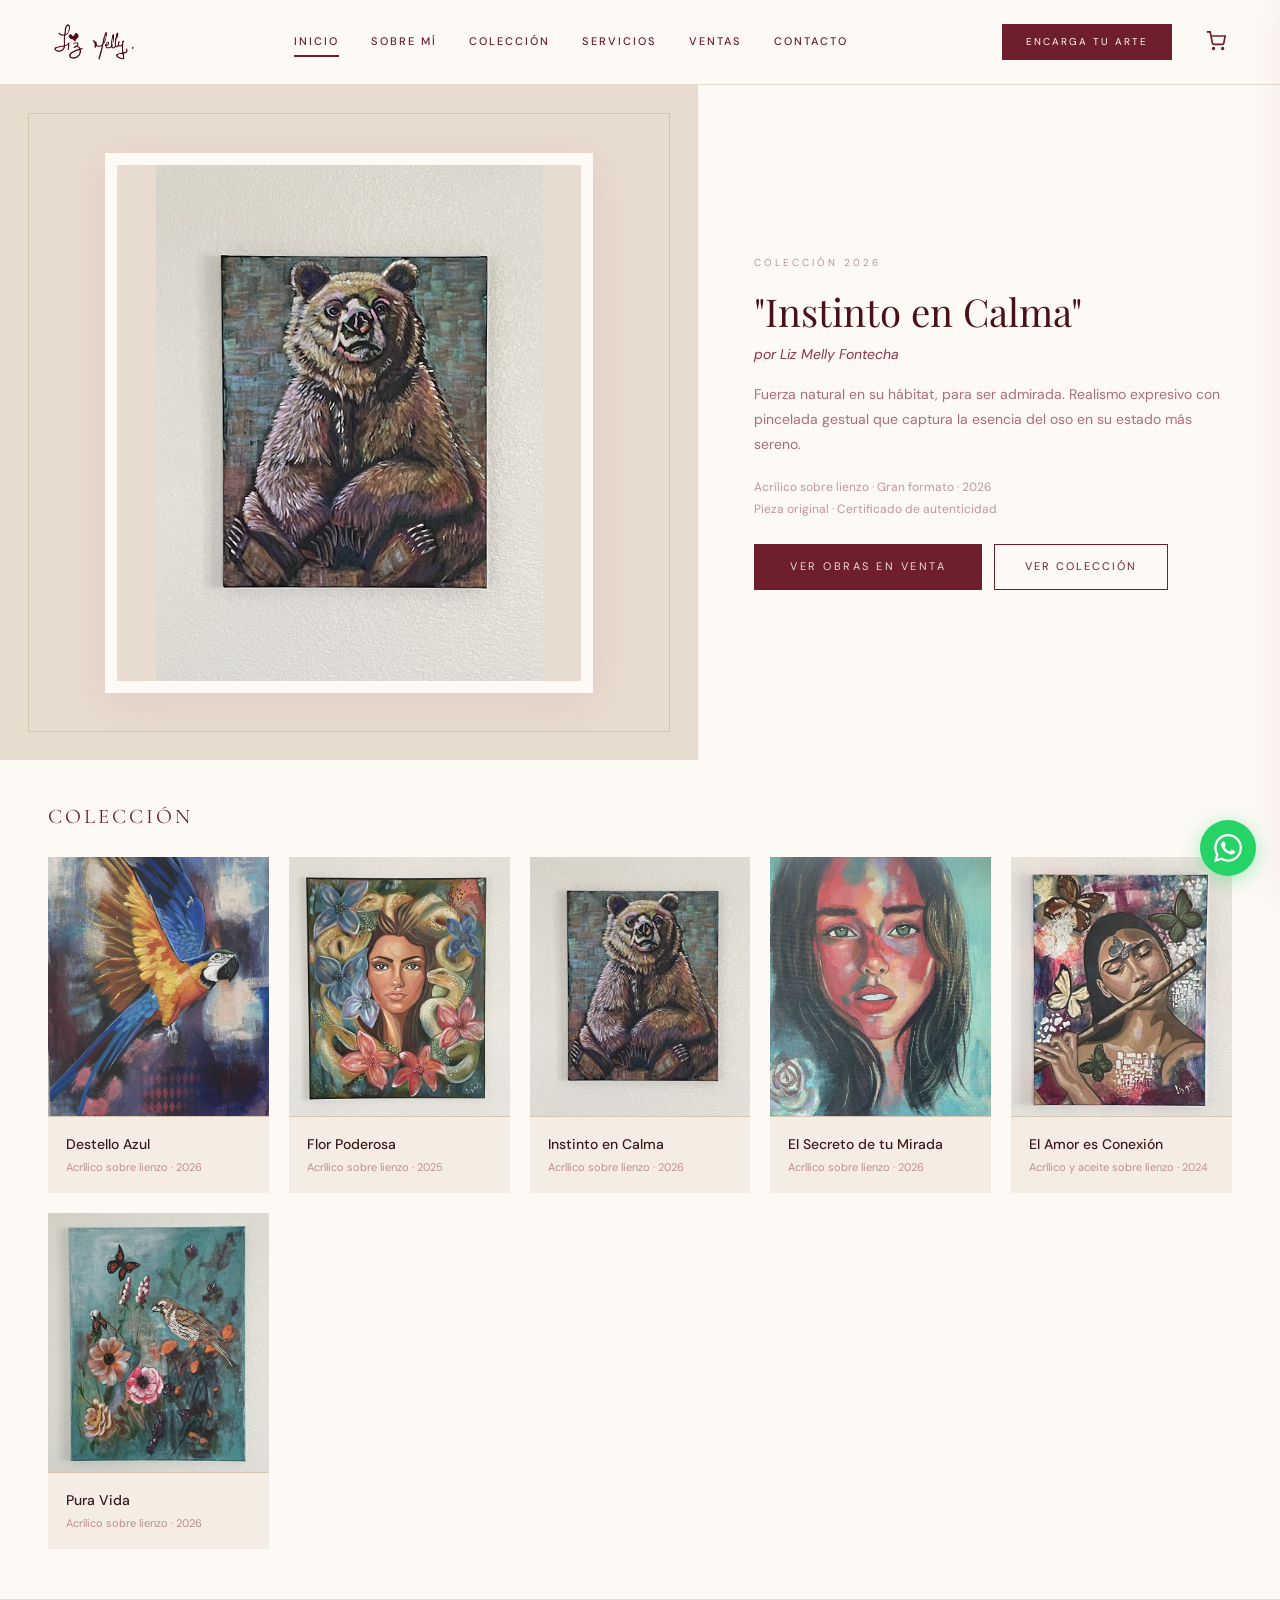
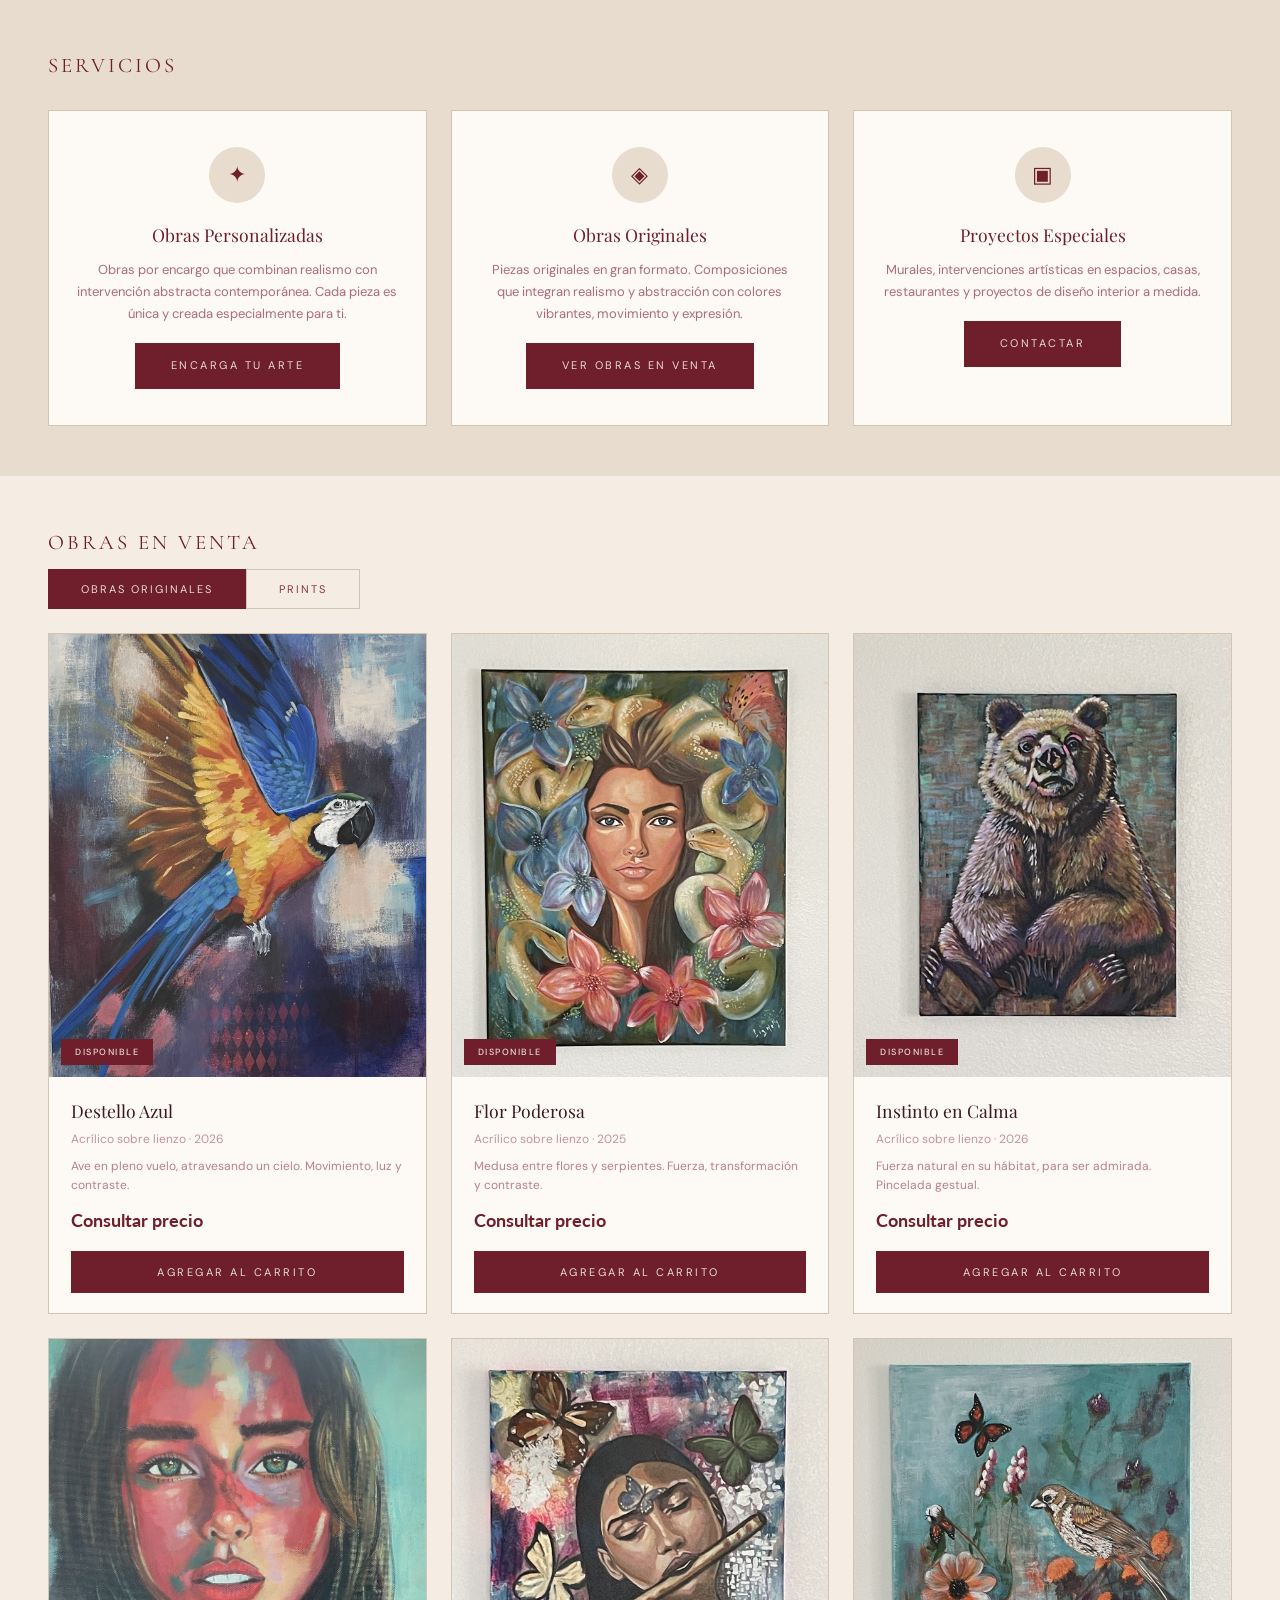
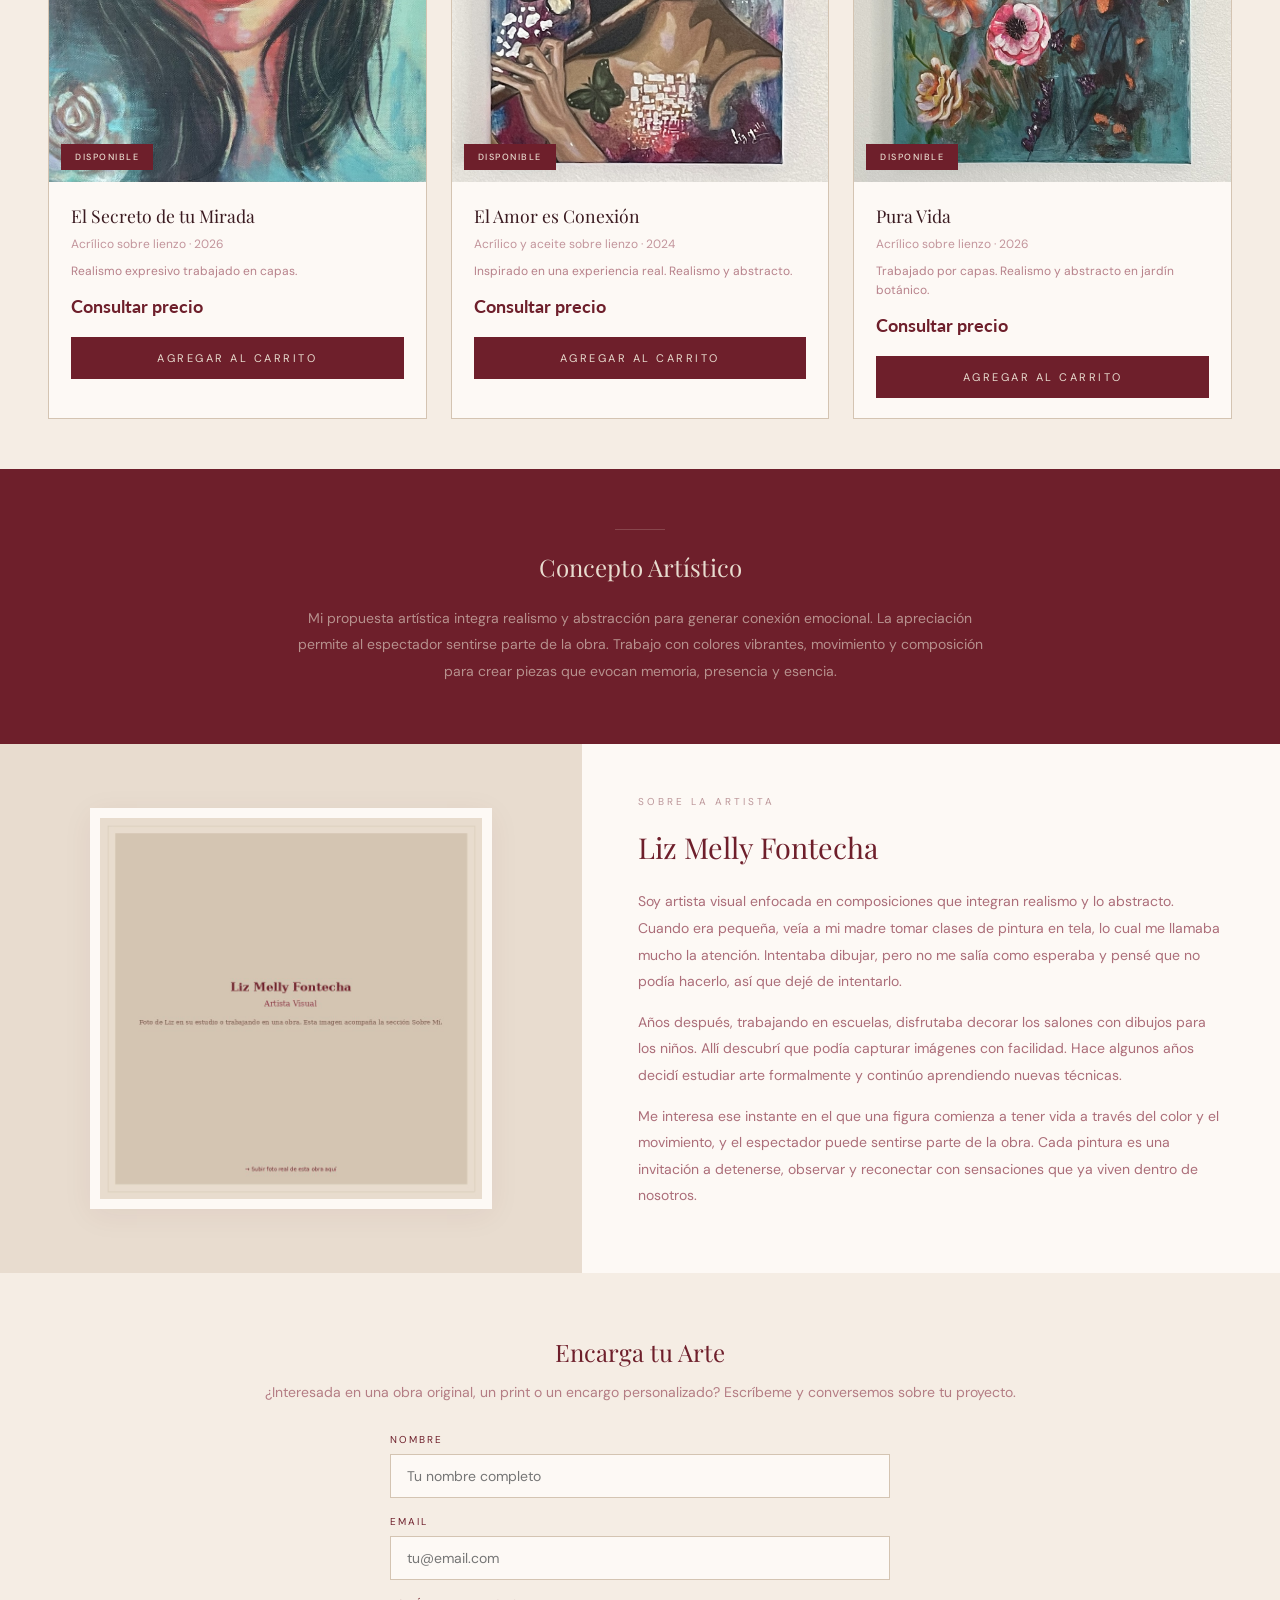
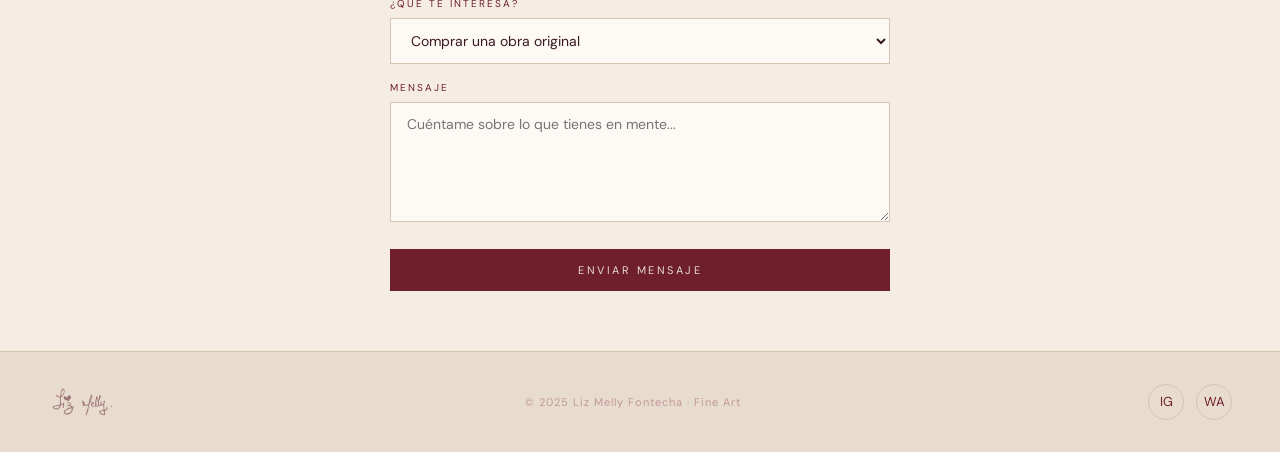
==== index_1.html @ 63dd3464 "Add files via upload" ====
<!DOCTYPE html>
<html lang="es">
<head>
  <meta charset="UTF-8">
  <meta name="viewport" content="width=device-width, initial-scale=1.0">
  <title>Liz Melly Fontecha — Fine Art</title>
  <meta name="description" content="Liz Melly Fontecha — Artista visual. Obras originales, prints, obras personalizadas y proyectos especiales.">
  <link rel="icon" type="image/x-icon" href="favicon.ico">
  <link rel="icon" type="image/png" sizes="32x32" href="favicon-32.png">
  <link rel="icon" type="image/png" sizes="192x192" href="favicon-192.png">
  <link rel="apple-touch-icon" href="apple-touch-icon.png">
  <style>
/* ============================================
   LIZ MELLY FONTECHA — FINE ART
   Paleta: Burgundy #6E1F2B · Beige #E8DCCF
   ============================================ */

@import url('https://fonts.googleapis.com/css2?family=Cormorant+Garamond:ital,wght@0,300;0,400;0,500;0,600;1,300;1,400&family=Playfair+Display:ital,wght@0,400;0,500;0,700;1,400&family=DM+Sans:ital,wght@0,300;0,400;0,500;1,300&family=Lato:wght@300;400;700&display=swap');

:root {
  --burg: #6E1F2B;
  --burg-light: #8a3345;
  --burg-dark: #4a1018;
  --beige: #E8DCCF;
  --beige-light: #f5ede4;
  --beige-dark: #d4c4b2;
  --cream: #fdf9f5;
  --text-dark: #3a1a20;
}

* { margin: 0; padding: 0; box-sizing: border-box; }

html { scroll-behavior: smooth; }

body {
  font-family: 'DM Sans', sans-serif;
  color: var(--text-dark);
  background: var(--cream);
  line-height: 1.6;
}

img { max-width: 100%; height: auto; display: block; }
a { text-decoration: none; color: inherit; }

/* ====== BUTTONS ====== */
.btn {
  display: inline-block;
  padding: 14px 36px;
  background: var(--burg);
  color: var(--beige);
  font-size: 11px;
  letter-spacing: 2.5px;
  text-transform: uppercase;
  border: none;
  cursor: pointer;
  font-family: 'DM Sans', sans-serif;
  transition: background .3s, transform .2s;
}
.btn:hover { background: var(--burg-light); transform: translateY(-1px); }

.btn-ghost {
  display: inline-block;
  padding: 13px 30px;
  background: none;
  border: 1.5px solid var(--burg);
  color: var(--burg);
  font-size: 11px;
  letter-spacing: 2px;
  text-transform: uppercase;
  cursor: pointer;
  font-family: 'DM Sans', sans-serif;
  transition: all .3s;
}
.btn-ghost:hover { background: var(--burg); color: var(--beige); }

/* ====== NAVIGATION ====== */
.nav {
  display: flex;
  align-items: center;
  justify-content: space-between;
  padding: 18px 48px;
  border-bottom: 1px solid var(--beige);
  position: sticky;
  top: 0;
  background: var(--cream);
  z-index: 100;
}
.nav-logo img { height: 48px; }
.nav-links { display: flex; gap: 32px; }
.nav-links a {
  font-size: 11px;
  letter-spacing: 2px;
  color: var(--burg);
  text-transform: uppercase;
  font-weight: 500;
  position: relative;
  transition: opacity .3s;
}
.nav-links a:hover { opacity: .6; }
.nav-links a.active::after {
  content: '';
  position: absolute;
  bottom: -6px;
  left: 0;
  right: 0;
  height: 1.5px;
  background: var(--burg);
}
.nav-cta {
  font-size: 10px;
  letter-spacing: 2px;
  color: var(--cream);
  background: var(--burg);
  padding: 10px 24px;
  text-transform: uppercase;
  transition: background .3s;
}
.nav-cta:hover { background: var(--burg-light); }
.nav-right { display: flex; align-items: center; gap: 16px; }
.nav-cart {
  background: none;
  border: none;
  color: var(--burg);
  cursor: pointer;
  position: relative;
  padding: 6px;
  transition: opacity .3s;
}
.nav-cart:hover { opacity: .6; }
.cart-count {
  position: absolute;
  top: -2px;
  right: -4px;
  width: 18px;
  height: 18px;
  background: var(--burg);
  color: var(--beige);
  border-radius: 50%;
  font-size: 10px;
  display: flex;
  align-items: center;
  justify-content: center;
  font-family: 'DM Sans', sans-serif;
}
.nav-hamburger {
  display: none;
  font-size: 24px;
  color: var(--burg);
  cursor: pointer;
  background: none;
  border: none;
}

/* ====== HERO SECTION ====== */
.hero {
  display: grid;
  grid-template-columns: 1.2fr 1fr;
  min-height: 75vh;
}
.hero-visual {
  background: var(--beige);
  display: flex;
  align-items: center;
  justify-content: center;
  position: relative;
  overflow: hidden;
}
.hero-visual::before {
  content: '';
  position: absolute;
  inset: 28px;
  border: 1px solid var(--beige-dark);
  pointer-events: none;
}
.hero-visual img {
  width: 70%;
  max-height: 80%;
  object-fit: contain;
  border: 12px solid var(--cream);
  box-shadow: 0 8px 40px rgba(110,31,43,.08);
}
.hero-detail {
  display: flex;
  flex-direction: column;
  justify-content: center;
  padding: 50px 56px;
}
.hero-tag {
  font-size: 10px;
  letter-spacing: 3px;
  color: var(--burg);
  text-transform: uppercase;
  opacity: .45;
  margin-bottom: 16px;
}
.hero-title {
  font-family: 'Playfair Display', serif;
  font-size: 2.4rem;
  color: var(--burg-dark);
  font-weight: 400;
  line-height: 1.25;
  margin-bottom: 8px;
}
.hero-artist {
  font-size: 14px;
  color: var(--burg-light);
  font-style: italic;
  margin-bottom: 16px;
}
.hero-desc {
  font-size: 14px;
  color: var(--burg-light);
  opacity: .7;
  line-height: 1.8;
  margin-bottom: 20px;
}
.hero-meta {
  font-size: 12px;
  color: var(--burg-light);
  opacity: .5;
  line-height: 1.8;
  margin-bottom: 24px;
}
.hero-buttons { display: flex; gap: 12px; flex-wrap: wrap; }

/* ====== SECTION HEADERS ====== */
.section-header {
  display: flex;
  justify-content: space-between;
  align-items: center;
  padding: 40px 48px 24px;
}
.section-header h2 {
  font-family: 'Cormorant Garamond', serif;
  font-size: 1.3rem;
  color: var(--burg);
  font-weight: 400;
  letter-spacing: 3px;
  text-transform: uppercase;
}
.section-header a {
  font-size: 11px;
  color: var(--burg);
  opacity: .4;
  letter-spacing: 1px;
  transition: opacity .3s;
}
.section-header a:hover { opacity: .8; }

/* ====== COLLECTION GRID ====== */
.collection-grid {
  display: grid;
  grid-template-columns: repeat(auto-fit, minmax(220px, 1fr));
  gap: 20px;
  padding: 0 48px 50px;
}
.obra-card {
  background: var(--beige-light);
  cursor: pointer;
  transition: transform .3s, box-shadow .3s;
  overflow: hidden;
}
.obra-card:hover {
  transform: translateY(-4px);
  box-shadow: 0 12px 40px rgba(110,31,43,.08);
}
.obra-card-img {
  aspect-ratio: .85;
  overflow: hidden;
  position: relative;
  border-bottom: 1px solid var(--beige-dark);
}
.obra-card-img img {
  width: 100%;
  height: 100%;
  object-fit: cover;
  transition: transform .5s;
}
.obra-card:hover .obra-card-img img { transform: scale(1.03); }
.obra-card-badge {
  position: absolute;
  top: 10px;
  right: 10px;
  background: var(--burg);
  color: var(--beige);
  font-size: 9px;
  letter-spacing: 1.5px;
  padding: 5px 12px;
  text-transform: uppercase;
}
.obra-card-badge.vendida { background: var(--burg-dark); }
.obra-card-info { padding: 16px 18px; }
.obra-card-name {
  font-size: 14px;
  color: var(--text-dark);
  font-weight: 500;
  margin-bottom: 4px;
}
.obra-card-tech {
  font-size: 11px;
  color: var(--burg-light);
  opacity: .5;
}
.obra-card-row {
  display: flex;
  justify-content: space-between;
  align-items: center;
  margin-top: 12px;
}
.obra-card-action {
  font-size: 9px;
  color: var(--cream);
  background: var(--burg);
  padding: 6px 16px;
  letter-spacing: 1.5px;
  text-transform: uppercase;
  transition: background .3s;
}
.obra-card-action:hover { background: var(--burg-light); }

/* ====== SERVICES ====== */
.services {
  background: var(--beige);
  padding: 50px 48px;
}
.services-title {
  font-family: 'Cormorant Garamond', serif;
  font-size: 1.3rem;
  color: var(--burg);
  font-weight: 400;
  letter-spacing: 3px;
  text-transform: uppercase;
  margin-bottom: 28px;
}
.services-grid {
  display: grid;
  grid-template-columns: repeat(3, 1fr);
  gap: 24px;
}
.service-card {
  background: var(--cream);
  padding: 36px 28px;
  text-align: center;
  border: 1px solid var(--beige-dark);
  transition: transform .3s;
}
.service-card:hover { transform: translateY(-3px); }
.service-icon {
  width: 56px;
  height: 56px;
  border-radius: 50%;
  background: var(--beige);
  margin: 0 auto 18px;
  display: flex;
  align-items: center;
  justify-content: center;
  font-size: 22px;
  color: var(--burg);
}
.service-card h3 {
  font-family: 'Playfair Display', serif;
  font-size: 1.1rem;
  color: var(--burg);
  font-weight: 400;
  margin-bottom: 10px;
}
.service-card p {
  font-size: 13px;
  color: var(--burg-light);
  line-height: 1.7;
  opacity: .7;
  margin-bottom: 18px;
}

/* ====== CONCEPTO ARTÍSTICO ====== */
.concepto {
  background: var(--burg);
  padding: 60px 80px;
  text-align: center;
}
.concepto-line {
  width: 50px;
  height: 1px;
  background: var(--beige);
  opacity: .2;
  margin: 0 auto 18px;
}
.concepto h2 {
  font-family: 'Playfair Display', serif;
  color: var(--beige);
  font-size: 1.5rem;
  font-weight: 400;
  margin-bottom: 18px;
}
.concepto p {
  font-size: 14px;
  color: var(--beige);
  opacity: .6;
  line-height: 1.9;
  max-width: 700px;
  margin: 0 auto;
}

/* ====== ABOUT ====== */
.about {
  display: grid;
  grid-template-columns: 1fr 1.2fr;
  min-height: 480px;
}
.about-img {
  background: var(--beige);
  display: flex;
  align-items: center;
  justify-content: center;
  padding: 40px;
}
.about-img img {
  width: 80%;
  max-height: 90%;
  object-fit: cover;
  border: 10px solid var(--cream);
  box-shadow: 0 6px 30px rgba(110,31,43,.06);
}
.about-text {
  padding: 50px 56px;
  display: flex;
  flex-direction: column;
  justify-content: center;
}
.about-tag {
  font-size: 10px;
  letter-spacing: 3px;
  color: var(--burg);
  text-transform: uppercase;
  opacity: .45;
  margin-bottom: 14px;
}
.about-text h2 {
  font-family: 'Playfair Display', serif;
  font-size: 1.8rem;
  color: var(--burg);
  font-weight: 400;
  margin-bottom: 18px;
}
.about-text p {
  font-size: 14px;
  color: var(--burg-light);
  opacity: .7;
  line-height: 1.9;
  margin-bottom: 14px;
}

/* ====== VENTAS ====== */
.ventas-section {
  background: var(--beige-light);
  padding: 0 0 50px;
}
.ventas-section .section-header {
  padding: 50px 48px 10px;
}
.ventas-subtitle {
  font-family: 'Cormorant Garamond', serif;
  font-size: 1rem;
  color: var(--burg);
  font-weight: 400;
  letter-spacing: 2px;
  text-transform: uppercase;
  padding: 10px 48px 18px;
  opacity: .6;
}
.ventas-grid {
  display: grid;
  grid-template-columns: repeat(auto-fit, minmax(280px, 1fr));
  gap: 24px;
  padding: 0 48px;
}
.venta-card {
  background: var(--cream);
  border: 1px solid var(--beige-dark);
  overflow: hidden;
  transition: transform .3s, box-shadow .3s;
}
.venta-card:hover {
  transform: translateY(-4px);
  box-shadow: 0 12px 40px rgba(110,31,43,.1);
}
.venta-card-img {
  aspect-ratio: .85;
  overflow: hidden;
  position: relative;
}
.venta-card-img img {
  width: 100%;
  height: 100%;
  object-fit: cover;
  transition: transform .5s;
}
.venta-card:hover .venta-card-img img { transform: scale(1.03); }
.venta-status {
  position: absolute;
  bottom: 12px;
  left: 12px;
  font-size: 9px;
  letter-spacing: 1.5px;
  padding: 6px 14px;
  text-transform: uppercase;
  font-weight: 500;
}
.venta-status.disponible {
  background: var(--burg);
  color: var(--beige);
}
.venta-status.vendida {
  background: var(--burg-dark);
  color: var(--beige);
}
.venta-card-info {
  padding: 20px 22px;
}
.venta-card-name {
  font-family: 'Playfair Display', serif;
  font-size: 1.1rem;
  color: var(--text-dark);
  font-weight: 400;
  margin-bottom: 4px;
}
.venta-card-tech {
  font-size: 12px;
  color: var(--burg-light);
  opacity: .5;
  margin-bottom: 8px;
}
.venta-card-desc {
  font-size: 12px;
  color: var(--burg-light);
  opacity: .6;
  line-height: 1.6;
  margin-bottom: 12px;
}
.venta-card-price {
  font-family: 'Lato', sans-serif;
  font-size: 1.1rem;
  color: var(--burg);
  font-weight: 700;
  margin-bottom: 16px;
}
.venta-btn {
  width: 100%;
  text-align: center;
  display: block;
}

/* Prints empty state */
.prints-empty {
  text-align: center;
  padding: 40px 48px;
  background: var(--cream);
  margin: 0 48px;
  border: 1px dashed var(--beige-dark);
}
.prints-empty p {
  font-size: 14px;
  color: var(--burg-light);
  opacity: .6;
  margin-bottom: 18px;
}

/* WhatsApp floating button */
.whatsapp-float {
  position: fixed;
  bottom: 24px;
  right: 24px;
  width: 56px;
  height: 56px;
  background: #25D366;
  border-radius: 50%;
  display: flex;
  align-items: center;
  justify-content: center;
  box-shadow: 0 4px 20px rgba(37,211,102,.4);
  z-index: 90;
  transition: transform .3s, box-shadow .3s;
}
.whatsapp-float:hover {
  transform: scale(1.1);
  box-shadow: 0 6px 28px rgba(37,211,102,.5);
}

@media (max-width: 768px) {
  .ventas-grid {
    grid-template-columns: 1fr;
    padding: 0 20px;
  }
  .ventas-section .section-header {
    padding: 36px 20px 10px;
  }
  .ventas-subtitle {
    padding: 10px 20px 14px;
  }
  .prints-empty {
    margin: 0 20px;
    padding: 30px 20px;
  }
  .whatsapp-float {
    bottom: 16px;
    right: 16px;
    width: 50px;
    height: 50px;
  }
}

/* ====== CONTACT ====== */
.contact {
  background: var(--beige-light);
  padding: 60px 48px;
  text-align: center;
}
.contact h2 {
  font-family: 'Playfair Display', serif;
  font-size: 1.5rem;
  color: var(--burg);
  font-weight: 400;
  margin-bottom: 10px;
}
.contact p {
  font-size: 14px;
  color: var(--burg-light);
  opacity: .6;
  margin-bottom: 28px;
}
.contact-form {
  max-width: 500px;
  margin: 0 auto;
  text-align: left;
}
.contact-form label {
  display: block;
  font-size: 10px;
  letter-spacing: 2px;
  color: var(--burg);
  text-transform: uppercase;
  margin-bottom: 6px;
  margin-top: 16px;
}
.contact-form input,
.contact-form textarea,
.contact-form select {
  width: 100%;
  padding: 12px 16px;
  border: 1px solid var(--beige-dark);
  background: var(--cream);
  font-family: 'DM Sans', sans-serif;
  font-size: 14px;
  color: var(--text-dark);
  outline: none;
  transition: border-color .3s;
}
.contact-form input:focus,
.contact-form textarea:focus,
.contact-form select:focus {
  border-color: var(--burg);
}
.contact-form textarea { height: 120px; resize: vertical; }
.contact-form .btn { margin-top: 20px; width: 100%; text-align: center; }

/* ====== FOOTER ====== */
.footer {
  background: var(--beige);
  padding: 32px 48px;
  display: flex;
  justify-content: space-between;
  align-items: center;
  border-top: 1px solid var(--beige-dark);
}
.footer-logo img { height: 36px; opacity: .5; }
.footer-text {
  font-size: 11px;
  color: var(--burg-light);
  opacity: .4;
  letter-spacing: 1px;
}
.footer-social { display: flex; gap: 12px; }
.footer-social a {
  width: 36px;
  height: 36px;
  border-radius: 50%;
  border: 1px solid var(--beige-dark);
  display: flex;
  align-items: center;
  justify-content: center;
  font-size: 13px;
  color: var(--burg);
  transition: all .3s;
}
.footer-social a:hover {
  background: var(--burg);
  color: var(--beige);
  border-color: var(--burg);
}

/* ====== MOBILE MENU OVERLAY ====== */
.mobile-menu {
  display: none;
  position: fixed;
  inset: 0;
  background: var(--cream);
  z-index: 200;
  flex-direction: column;
  align-items: center;
  justify-content: center;
  gap: 28px;
}
.mobile-menu.active { display: flex; }
.mobile-menu a {
  font-size: 16px;
  letter-spacing: 3px;
  color: var(--burg);
  text-transform: uppercase;
}
.mobile-menu .close-menu {
  position: absolute;
  top: 20px;
  right: 24px;
  font-size: 28px;
  color: var(--burg);
  cursor: pointer;
  background: none;
  border: none;
}

/* ====== RESPONSIVE ====== */
@media (max-width: 1024px) {
  .collection-grid { grid-template-columns: repeat(3, 1fr); }
  .hero { grid-template-columns: 1fr; }
  .hero-visual { min-height: 50vh; }
  .hero-detail { padding: 36px 40px; }
  .about { grid-template-columns: 1fr; }
  .about-img { min-height: 350px; }
}

@media (max-width: 768px) {
  .nav { padding: 14px 20px; }
  .nav-links { display: none; }
  .nav-hamburger { display: block; }
  .nav-cta { font-size: 8px; padding: 8px 16px; letter-spacing: 1.5px; }
  .nav-logo img { height: 36px; }

  .hero-visual { min-height: 45vh; }
  .hero-visual::before { inset: 16px; }
  .hero-visual img { width: 60%; border-width: 8px; }
  .hero-detail { padding: 24px 20px; }
  .hero-title { font-size: 1.8rem; }
  .hero-desc { font-size: 13px; }
  .hero-buttons { flex-direction: column; }
  .hero-buttons .btn,
  .hero-buttons .btn-ghost { text-align: center; width: 100%; }

  .section-header { padding: 30px 20px 16px; }
  .collection-grid {
    grid-template-columns: 1fr 1fr;
    gap: 12px;
    padding: 0 20px 30px;
  }
  .obra-card-info { padding: 12px 14px; }
  .obra-card-name { font-size: 13px; }

  .services { padding: 36px 20px; }
  .services-grid { grid-template-columns: 1fr; gap: 14px; }
  .service-card {
    text-align: left;
    display: flex;
    gap: 16px;
    align-items: flex-start;
    padding: 20px;
  }
  .service-icon { margin: 0; flex-shrink: 0; }
  .service-card h3 { font-size: 1rem; }
  .service-card p { font-size: 12px; margin-bottom: 12px; }

  .concepto { padding: 40px 24px; }
  .concepto h2 { font-size: 1.2rem; }
  .concepto p { font-size: 13px; }

  .about-text { padding: 28px 20px; }
  .about-text h2 { font-size: 1.4rem; }
  .about-text p { font-size: 13px; }

  .contact { padding: 40px 20px; }

  .footer {
    flex-direction: column;
    gap: 16px;
    text-align: center;
    padding: 24px 20px;
  }
}

@media (max-width: 480px) {
  .hero-title { font-size: 1.5rem; }
  .collection-grid { gap: 8px; }
  .obra-card-name { font-size: 12px; }
  .obra-card-tech { font-size: 10px; }
}

/* ====== NAV CART ====== */
.nav-cart {
  background: none;
  border: none;
  color: var(--burg);
  cursor: pointer;
  position: relative;
  padding: 6px;
  margin-left: 12px;
}
.cart-badge {
  position: absolute;
  top: -2px;
  right: -6px;
  width: 18px;
  height: 18px;
  background: var(--burg);
  color: var(--beige);
  border-radius: 50%;
  font-size: 10px;
  display: flex;
  align-items: center;
  justify-content: center;
  font-family: 'DM Sans', sans-serif;
  font-weight: 500;
}

/* ====== VENTAS TABS ====== */
.ventas-tabs {
  display: flex;
  gap: 0;
  padding: 0 48px 24px;
}
.ventas-tab {
  padding: 12px 32px;
  font-size: 11px;
  letter-spacing: 2px;
  text-transform: uppercase;
  cursor: pointer;
  font-family: 'DM Sans', sans-serif;
  border: 1.5px solid var(--beige-dark);
  background: none;
  color: var(--burg-light);
  transition: all .3s;
}
.ventas-tab.active {
  background: var(--burg);
  color: var(--beige);
  border-color: var(--burg);
}
.ventas-tab:not(.active):hover {
  background: var(--beige);
}

/* ====== LIGHTBOX ====== */
.lightbox {
  display: none;
  position: fixed;
  inset: 0;
  background: rgba(74,16,24,.92);
  z-index: 300;
  align-items: center;
  justify-content: center;
  padding: 40px;
}
.lightbox.active { display: flex; }
.lightbox-close {
  position: absolute;
  top: 20px;
  right: 28px;
  font-size: 36px;
  color: var(--beige);
  background: none;
  border: none;
  cursor: pointer;
  opacity: .7;
  transition: opacity .3s;
}
.lightbox-close:hover { opacity: 1; }
.lightbox-content {
  display: flex;
  gap: 40px;
  max-width: 1100px;
  max-height: 85vh;
  align-items: center;
}
.lightbox-content img {
  max-width: 55%;
  max-height: 80vh;
  object-fit: contain;
  border: 10px solid var(--cream);
  box-shadow: 0 10px 50px rgba(0,0,0,.3);
}
.lightbox-info {
  color: var(--beige);
  max-width: 380px;
}
.lightbox-info h3 {
  font-family: 'Playfair Display', serif;
  font-size: 1.8rem;
  font-weight: 400;
  margin-bottom: 10px;
}
.lightbox-info p {
  font-size: 13px;
  opacity: .6;
  line-height: 1.7;
  margin-bottom: 8px;
}
.lightbox-info .btn {
  margin-top: 16px;
}

@media (max-width: 768px) {
  .lightbox { padding: 20px; }
  .lightbox-content {
    flex-direction: column;
    gap: 20px;
    overflow-y: auto;
  }
  .lightbox-content img {
    max-width: 100%;
    max-height: 50vh;
    border-width: 6px;
  }
  .lightbox-info h3 { font-size: 1.3rem; }
  .ventas-tabs { padding: 0 20px 18px; }
  .ventas-tab { padding: 10px 20px; font-size: 10px; }
}

/* ====== CART SIDEBAR ====== */
.cart-overlay {
  display: none;
  position: fixed;
  inset: 0;
  background: rgba(74,16,24,.4);
  z-index: 250;
}
.cart-overlay.active { display: block; }
.cart-sidebar {
  position: fixed;
  top: 0;
  right: -400px;
  width: 380px;
  max-width: 90vw;
  height: 100vh;
  background: var(--cream);
  z-index: 260;
  display: flex;
  flex-direction: column;
  transition: right .3s ease;
  box-shadow: -10px 0 40px rgba(110,31,43,.1);
}
.cart-sidebar.active { right: 0; }
.cart-header {
  display: flex;
  justify-content: space-between;
  align-items: center;
  padding: 20px 24px;
  border-bottom: 1px solid var(--beige);
}
.cart-header h3 {
  font-family: 'Playfair Display', serif;
  font-size: 1.2rem;
  color: var(--burg);
  font-weight: 400;
}
.cart-close {
  font-size: 28px;
  color: var(--burg);
  background: none;
  border: none;
  cursor: pointer;
}
.cart-items {
  flex: 1;
  overflow-y: auto;
  padding: 16px 24px;
}
.cart-empty {
  text-align: center;
  color: var(--burg-light);
  opacity: .5;
  padding: 40px 0;
  font-size: 14px;
}
.cart-item {
  display: flex;
  gap: 14px;
  padding: 14px 0;
  border-bottom: 1px solid var(--beige);
  align-items: center;
}
.cart-item img {
  width: 70px;
  height: 70px;
  object-fit: cover;
  border: 3px solid var(--beige);
}
.cart-item-info { flex: 1; }
.cart-item-name {
  font-size: 13px;
  color: var(--text-dark);
  font-weight: 500;
  margin-bottom: 2px;
}
.cart-item-tech {
  font-size: 10px;
  color: var(--burg-light);
  opacity: .5;
}
.cart-item-remove {
  background: none;
  border: none;
  color: var(--burg-light);
  font-size: 18px;
  cursor: pointer;
  opacity: .4;
  transition: opacity .3s;
}
.cart-item-remove:hover { opacity: 1; }
.cart-footer {
  padding: 20px 24px;
  border-top: 1px solid var(--beige);
}
.cart-total {
  display: flex;
  justify-content: space-between;
  font-size: 14px;
  color: var(--text-dark);
  margin-bottom: 16px;
  font-weight: 500;
}
.cart-checkout {
  width: 100%;
  text-align: center;
  display: block;
  margin-bottom: 10px;
}
.cart-clear {
  width: 100%;
  text-align: center;
  display: block;
  font-family: 'DM Sans', sans-serif;
}

/* ====== CART NOTIFICATION ====== */
.cart-notification {
  position: fixed;
  bottom: 90px;
  right: 24px;
  background: var(--burg);
  color: var(--beige);
  padding: 12px 24px;
  font-size: 13px;
  font-family: 'DM Sans', sans-serif;
  z-index: 300;
  opacity: 0;
  transform: translateY(10px);
  transition: opacity .3s, transform .3s;
}
.cart-notification.show {
  opacity: 1;
  transform: translateY(0);
}

@media (max-width: 768px) {
  .nav-right { gap: 10px; }
  .nav-cta { font-size: 7px; padding: 7px 12px; }
  .cart-notification { bottom: 80px; right: 16px; font-size: 12px; }
}

</style>
</head>
<body>

  <!-- ====== NAVIGATION ====== -->
  <nav class="nav" id="nav">
    <div class="nav-logo">
      <a href="#inicio"><img src="logo-signature.png" alt="Liz Melly Fontecha"></a>
    </div>
    <div class="nav-links">
      <a href="#inicio" class="active">Inicio</a>
      <a href="#sobre-mi">Sobre Mí</a>
      <a href="#coleccion">Colección</a>
      <a href="#servicios">Servicios</a>
      <a href="#ventas">Ventas</a>
      <a href="#contacto">Contacto</a>
    </div>
    <div class="nav-right">
      <a href="#contacto" class="nav-cta">Encarga tu Arte</a>
      <button class="nav-cart" id="cartToggle" aria-label="Carrito">
        <svg viewBox="0 0 24 24" width="20" height="20" fill="none" stroke="currentColor" stroke-width="2"><circle cx="9" cy="21" r="1"/><circle cx="20" cy="21" r="1"/><path d="M1 1h4l2.68 13.39a2 2 0 002 1.61h9.72a2 2 0 002-1.61L23 6H6"/></svg>
        <span class="cart-count" id="cartCount">0</span>
      </button>
    </div>
    <button class="nav-hamburger" id="menuToggle" aria-label="Menú">☰</button>
  </nav>

  <!-- Mobile Menu -->
  <div class="mobile-menu" id="mobileMenu">
    <button class="close-menu" id="menuClose" aria-label="Cerrar menú">✕</button>
    <a href="#inicio" onclick="closeMenu()">Inicio</a>
    <a href="#sobre-mi" onclick="closeMenu()">Sobre Mí</a>
    <a href="#coleccion" onclick="closeMenu()">Colección</a>
    <a href="#servicios" onclick="closeMenu()">Servicios</a>
    <a href="#ventas" onclick="closeMenu()">Ventas</a>
    <a href="#contacto" onclick="closeMenu()">Contacto</a>
    <a href="#contacto" class="btn" onclick="closeMenu()">Encarga tu Arte</a>
  </div>

  <!-- Cart Sidebar -->
  <div class="cart-overlay" id="cartOverlay"></div>
  <div class="cart-sidebar" id="cartSidebar">
    <div class="cart-header">
      <h3>Tu Carrito</h3>
      <button class="cart-close" id="cartClose">✕</button>
    </div>
    <div class="cart-items" id="cartItems">
      <div class="cart-empty">Tu carrito está vacío</div>
    </div>
    <div class="cart-footer" id="cartFooter" style="display:none">
      <div class="cart-total">Total: <span id="cartTotal">0</span> obra(s)</div>
      <a id="cartWhatsApp" href="#" target="_blank" class="btn cart-checkout">Enviar pedido por WhatsApp</a>
    </div>
  </div>

  <!-- Lightbox -->
  <div class="lightbox" id="lightbox">
    <button class="lightbox-close" id="lightboxClose">✕</button>
    <div class="lightbox-content">
      <img id="lightboxImg" src="" alt="">
      <div class="lightbox-info">
        <h3 id="lightboxName"></h3>
        <p id="lightboxTech"></p>
        <p id="lightboxDesc"></p>
        <button class="btn lightbox-cart-btn" id="lightboxCartBtn">Agregar al carrito</button>
      </div>
    </div>
  </div>

  <!-- ====== HERO / INICIO ====== -->
  <section class="hero" id="inicio">
    <div class="hero-visual">
      <img src="hero-obra.jpg" alt="Instinto en Calma — Liz Melly Fontecha">
    </div>
    <div class="hero-detail">
      <div class="hero-tag">Colección 2026</div>
      <h1 class="hero-title">"Instinto en Calma"</h1>
      <p class="hero-artist">por Liz Melly Fontecha</p>
      <p class="hero-desc">Fuerza natural en su hábitat, para ser admirada. Realismo expresivo con pincelada gestual que captura la esencia del oso en su estado más sereno.</p>
      <p class="hero-meta">Acrílico sobre lienzo · Gran formato · 2026<br>Pieza original · Certificado de autenticidad</p>
      <div class="hero-buttons">
        <a href="#ventas" class="btn">Ver obras en venta</a>
        <a href="#coleccion" class="btn-ghost">Ver colección</a>
      </div>
    </div>
  </section>

  <!-- ====== COLECCIÓN ====== -->
  <div class="section-header" id="coleccion">
    <h2>Colección</h2>
  </div>
  <div class="collection-grid">

    <div class="obra-card" onclick="openLightbox('obra-destello-azul.jpg','Destello Azul','Acrílico sobre lienzo · 2026','Ave en pleno vuelo, atravesando un cielo. Movimiento, luz y contraste.')">
      <div class="obra-card-img">
        <img src="obra-destello-azul.jpg" alt="Destello Azul" loading="lazy">
      </div>
      <div class="obra-card-info">
        <div class="obra-card-name">Destello Azul</div>
        <div class="obra-card-tech">Acrílico sobre lienzo · 2026</div>
      </div>
    </div>

    <div class="obra-card" onclick="openLightbox('obra-flor-poderosa.jpg','Flor Poderosa','Acrílico sobre lienzo · 2025','Medusa entre flores y serpientes. Fuerza, transformación y contraste entre lo salvaje y lo delicado.')">
      <div class="obra-card-img">
        <img src="obra-flor-poderosa.jpg" alt="Flor Poderosa" loading="lazy">
      </div>
      <div class="obra-card-info">
        <div class="obra-card-name">Flor Poderosa</div>
        <div class="obra-card-tech">Acrílico sobre lienzo · 2025</div>
      </div>
    </div>

    <div class="obra-card" onclick="openLightbox('obra-instinto-en-calma.jpg','Instinto en Calma','Acrílico sobre lienzo · 2026','Fuerza natural en su hábitat, para ser admirada. Realismo expresivo con pincelada gestual.')">
      <div class="obra-card-img">
        <img src="obra-instinto-en-calma.jpg" alt="Instinto en Calma" loading="lazy">
      </div>
      <div class="obra-card-info">
        <div class="obra-card-name">Instinto en Calma</div>
        <div class="obra-card-tech">Acrílico sobre lienzo · 2026</div>
      </div>
    </div>

    <div class="obra-card" onclick="openLightbox('obra-secreto-mirada.jpg','El Secreto de tu Mirada','Acrílico sobre lienzo · 2026','Realismo expresivo trabajado en capas.')">
      <div class="obra-card-img">
        <img src="obra-secreto-mirada.jpg" alt="El Secreto de tu Mirada" loading="lazy">
      </div>
      <div class="obra-card-info">
        <div class="obra-card-name">El Secreto de tu Mirada</div>
        <div class="obra-card-tech">Acrílico sobre lienzo · 2026</div>
      </div>
    </div>

    <div class="obra-card" onclick="openLightbox('obra-amor-conexion.jpg','El Amor es Conexión','Acrílico y aceite sobre lienzo · 2024','Inspirado en una experiencia real. Realismo y abstracto.')">
      <div class="obra-card-img">
        <img src="obra-amor-conexion.jpg" alt="El Amor es Conexión" loading="lazy">
      </div>
      <div class="obra-card-info">
        <div class="obra-card-name">El Amor es Conexión</div>
        <div class="obra-card-tech">Acrílico y aceite sobre lienzo · 2024</div>
      </div>
    </div>

    <div class="obra-card" onclick="openLightbox('obra-pura-vida.jpg','Pura Vida','Acrílico sobre lienzo · 2026','Trabajado por capas. Realismo y abstracto en jardín botánico.')">
      <div class="obra-card-img">
        <img src="obra-pura-vida.jpg" alt="Pura Vida" loading="lazy">
      </div>
      <div class="obra-card-info">
        <div class="obra-card-name">Pura Vida</div>
        <div class="obra-card-tech">Acrílico sobre lienzo · 2026</div>
      </div>
    </div>

  </div>

  <!-- ====== SERVICIOS ====== -->
  <section class="services" id="servicios">
    <h2 class="services-title">Servicios</h2>
    <div class="services-grid">
      <div class="service-card">
        <div class="service-icon">✦</div>
        <div>
          <h3>Obras Personalizadas</h3>
          <p>Obras por encargo que combinan realismo con intervención abstracta contemporánea. Cada pieza es única y creada especialmente para ti.</p>
          <a href="#contacto" class="btn">Encarga tu Arte</a>
        </div>
      </div>
      <div class="service-card">
        <div class="service-icon">◈</div>
        <div>
          <h3>Obras Originales</h3>
          <p>Piezas originales en gran formato. Composiciones que integran realismo y abstracción con colores vibrantes, movimiento y expresión.</p>
          <a href="#ventas" class="btn">Ver obras en venta</a>
        </div>
      </div>
      <div class="service-card">
        <div class="service-icon">▣</div>
        <div>
          <h3>Proyectos Especiales</h3>
          <p>Murales, intervenciones artísticas en espacios, casas, restaurantes y proyectos de diseño interior a medida.</p>
          <a href="#contacto" class="btn">Contactar</a>
        </div>
      </div>
    </div>
  </section>

  <!-- ====== VENTAS ====== -->
  <section class="ventas-section" id="ventas">
    <div class="section-header">
      <h2>Obras en Venta</h2>
    </div>

    <!-- Tabs para elegir Obras Originales o Prints -->
    <div class="ventas-tabs">
      <button class="ventas-tab active" onclick="switchTab('originales')">Obras Originales</button>
      <button class="ventas-tab" onclick="switchTab('prints')">Prints</button>
    </div>

    <!-- Panel: Obras Originales -->
    <div class="ventas-panel" id="panel-originales">
    <div class="ventas-grid">

      <div class="venta-card">
        <div class="venta-card-img">
          <img src="obra-destello-azul.jpg" alt="Destello Azul" loading="lazy">
          <div class="venta-status disponible">Disponible</div>
        </div>
        <div class="venta-card-info">
          <div class="venta-card-name">Destello Azul</div>
          <div class="venta-card-tech">Acrílico sobre lienzo · 2026</div>
          <div class="venta-card-desc">Ave en pleno vuelo, atravesando un cielo. Movimiento, luz y contraste.</div>
          <div class="venta-card-price">Consultar precio</div>
          <button class="btn venta-btn" onclick="addToCart('Destello Azul','Original','Consultar precio','obra-destello-azul.jpg')">Agregar al carrito</button>
        </div>
      </div>

      <div class="venta-card">
        <div class="venta-card-img">
          <img src="obra-flor-poderosa.jpg" alt="Flor Poderosa" loading="lazy">
          <div class="venta-status disponible">Disponible</div>
        </div>
        <div class="venta-card-info">
          <div class="venta-card-name">Flor Poderosa</div>
          <div class="venta-card-tech">Acrílico sobre lienzo · 2025</div>
          <div class="venta-card-desc">Medusa entre flores y serpientes. Fuerza, transformación y contraste.</div>
          <div class="venta-card-price">Consultar precio</div>
          <button class="btn venta-btn" onclick="addToCart('Flor Poderosa','Original','Consultar precio','obra-flor-poderosa.jpg')">Agregar al carrito</button>
        </div>
      </div>

      <div class="venta-card">
        <div class="venta-card-img">
          <img src="obra-instinto-en-calma.jpg" alt="Instinto en Calma" loading="lazy">
          <div class="venta-status disponible">Disponible</div>
        </div>
        <div class="venta-card-info">
          <div class="venta-card-name">Instinto en Calma</div>
          <div class="venta-card-tech">Acrílico sobre lienzo · 2026</div>
          <div class="venta-card-desc">Fuerza natural en su hábitat, para ser admirada. Pincelada gestual.</div>
          <div class="venta-card-price">Consultar precio</div>
          <button class="btn venta-btn" onclick="addToCart('Instinto en Calma','Original','Consultar precio','obra-instinto-en-calma.jpg')">Agregar al carrito</button>
        </div>
      </div>

      <div class="venta-card">
        <div class="venta-card-img">
          <img src="obra-secreto-mirada.jpg" alt="El Secreto de tu Mirada" loading="lazy">
          <div class="venta-status disponible">Disponible</div>
        </div>
        <div class="venta-card-info">
          <div class="venta-card-name">El Secreto de tu Mirada</div>
          <div class="venta-card-tech">Acrílico sobre lienzo · 2026</div>
          <div class="venta-card-desc">Realismo expresivo trabajado en capas.</div>
          <div class="venta-card-price">Consultar precio</div>
          <button class="btn venta-btn" onclick="addToCart('El Secreto de tu Mirada','Original','Consultar precio','obra-secreto-mirada.jpg')">Agregar al carrito</button>
        </div>
      </div>

      <div class="venta-card">
        <div class="venta-card-img">
          <img src="obra-amor-conexion.jpg" alt="El Amor es Conexión" loading="lazy">
          <div class="venta-status disponible">Disponible</div>
        </div>
        <div class="venta-card-info">
          <div class="venta-card-name">El Amor es Conexión</div>
          <div class="venta-card-tech">Acrílico y aceite sobre lienzo · 2024</div>
          <div class="venta-card-desc">Inspirado en una experiencia real. Realismo y abstracto.</div>
          <div class="venta-card-price">Consultar precio</div>
          <button class="btn venta-btn" onclick="addToCart('El Amor es Conexión','Original','Consultar precio','obra-amor-conexion.jpg')">Agregar al carrito</button>
        </div>
      </div>

      <div class="venta-card">
        <div class="venta-card-img">
          <img src="obra-pura-vida.jpg" alt="Pura Vida" loading="lazy">
          <div class="venta-status disponible">Disponible</div>
        </div>
        <div class="venta-card-info">
          <div class="venta-card-name">Pura Vida</div>
          <div class="venta-card-tech">Acrílico sobre lienzo · 2026</div>
          <div class="venta-card-desc">Trabajado por capas. Realismo y abstracto en jardín botánico.</div>
          <div class="venta-card-price">Consultar precio</div>
          <button class="btn venta-btn" onclick="addToCart('Pura Vida','Original','Consultar precio','obra-pura-vida.jpg')">Agregar al carrito</button>
        </div>
      </div>

    </div>

    </div>

    <!-- Panel: Prints -->
    <div class="ventas-panel" id="panel-prints" style="display:none">
    <div class="prints-empty">
      <p>Próximamente — Reproducciones de alta calidad de las obras de Liz Melly estarán disponibles aquí.</p>
      <a href="#contacto" class="btn-ghost">Avísame cuando estén disponibles</a>
    </div>
    </div>

  </section>

  <!-- ====== CONCEPTO ARTÍSTICO ====== -->
  <section class="concepto">
    <div class="concepto-line"></div>
    <h2>Concepto Artístico</h2>
    <p>Mi propuesta artística integra realismo y abstracción para generar conexión emocional. La apreciación permite al espectador sentirse parte de la obra. Trabajo con colores vibrantes, movimiento y composición para crear piezas que evocan memoria, presencia y esencia.</p>
  </section>

  <!-- ====== SOBRE MÍ ====== -->
  <section class="about" id="sobre-mi">
    <div class="about-img">
      <img src="foto-liz-estudio.jpg" alt="Liz Melly Fontecha en su estudio">
    </div>
    <div class="about-text">
      <div class="about-tag">Sobre la artista</div>
      <h2>Liz Melly Fontecha</h2>
      <p>Soy artista visual enfocada en composiciones que integran realismo y lo abstracto. Cuando era pequeña, veía a mi madre tomar clases de pintura en tela, lo cual me llamaba mucho la atención. Intentaba dibujar, pero no me salía como esperaba y pensé que no podía hacerlo, así que dejé de intentarlo.</p>
      <p>Años después, trabajando en escuelas, disfrutaba decorar los salones con dibujos para los niños. Allí descubrí que podía capturar imágenes con facilidad. Hace algunos años decidí estudiar arte formalmente y continúo aprendiendo nuevas técnicas.</p>
      <p>Me interesa ese instante en el que una figura comienza a tener vida a través del color y el movimiento, y el espectador puede sentirse parte de la obra. Cada pintura es una invitación a detenerse, observar y reconectar con sensaciones que ya viven dentro de nosotros.</p>
    </div>
  </section>

  <!-- ====== CONTACTO ====== -->
  <section class="contact" id="contacto">
    <h2>Encarga tu Arte</h2>
    <p>¿Interesada en una obra original, un print o un encargo personalizado? Escríbeme y conversemos sobre tu proyecto.</p>
    <form class="contact-form" id="contactForm">
      <label for="nombre">Nombre</label>
      <input type="text" id="nombre" name="nombre" placeholder="Tu nombre completo" required>
      <label for="email">Email</label>
      <input type="email" id="email" name="email" placeholder="tu@email.com" required>
      <label for="tipo">¿Qué te interesa?</label>
      <select id="tipo" name="tipo">
        <option value="comprar-obra">Comprar una obra original</option>
        <option value="comprar-print">Comprar un print</option>
        <option value="obra-personalizada">Obra personalizada (encargo)</option>
        <option value="proyecto-especial">Proyecto especial (mural, espacio)</option>
        <option value="otro">Otro</option>
      </select>
      <label for="mensaje">Mensaje</label>
      <textarea id="mensaje" name="mensaje" placeholder="Cuéntame sobre lo que tienes en mente..." required></textarea>
      <button type="submit" class="btn">Enviar mensaje</button>
    </form>
  </section>

  <!-- ====== FOOTER ====== -->
  <footer class="footer">
    <div class="footer-logo">
      <img src="logo-signature.png" alt="Liz Melly Fontecha">
    </div>
    <div class="footer-text">© 2025 Liz Melly Fontecha · Fine Art</div>
    <div class="footer-social">
      <a href="https://www.instagram.com/liizmellyfontecha/" target="_blank" aria-label="Instagram">IG</a>
      <a href="https://wa.me/19093297810" target="_blank" aria-label="WhatsApp">WA</a>
    </div>
  </footer>

  <!-- WhatsApp floating button -->
  <a href="https://wa.me/19093297810?text=Hola%20Liz%2C%20me%20interesa%20tu%20arte." class="whatsapp-float" target="_blank" aria-label="Contactar por WhatsApp">
    <svg viewBox="0 0 24 24" width="28" height="28" fill="#fff"><path d="M17.472 14.382c-.297-.149-1.758-.867-2.03-.967-.273-.099-.471-.148-.67.15-.197.297-.767.966-.94 1.164-.173.199-.347.223-.644.075-.297-.15-1.255-.463-2.39-1.475-.883-.788-1.48-1.761-1.653-2.059-.173-.297-.018-.458.13-.606.134-.133.298-.347.446-.52.149-.174.198-.298.298-.497.099-.198.05-.371-.025-.52-.075-.149-.669-1.612-.916-2.207-.242-.579-.487-.5-.669-.51-.173-.008-.371-.01-.57-.01-.198 0-.52.074-.792.372-.272.297-1.04 1.016-1.04 2.479 0 1.462 1.065 2.875 1.213 3.074.149.198 2.096 3.2 5.077 4.487.709.306 1.262.489 1.694.625.712.227 1.36.195 1.871.118.571-.085 1.758-.719 2.006-1.413.248-.694.248-1.289.173-1.413-.074-.124-.272-.198-.57-.347m-5.421 7.403h-.004a9.87 9.87 0 01-5.031-1.378l-.361-.214-3.741.982.998-3.648-.235-.374a9.86 9.86 0 01-1.51-5.26c.001-5.45 4.436-9.884 9.888-9.884 2.64 0 5.122 1.03 6.988 2.898a9.825 9.825 0 012.893 6.994c-.003 5.45-4.437 9.884-9.885 9.884m8.413-18.297A11.815 11.815 0 0012.05 0C5.495 0 .16 5.335.157 11.892c0 2.096.547 4.142 1.588 5.945L.057 24l6.305-1.654a11.882 11.882 0 005.683 1.448h.005c6.554 0 11.89-5.335 11.893-11.893a11.821 11.821 0 00-3.48-8.413z"/></svg>
  </a>

  <script>
/* ============================================
   LIZ MELLY FONTECHA — Main JS
   Cart + Lightbox + Navigation
   ============================================ */

const WHATSAPP_NUMBER = '19093297810';

// ====== CART ======
let cart = [];

function addToCart(name, type, price, image) {
  const exists = cart.find(item => item.name === name);
  if (exists) {
    showNotification(name + ' ya está en tu carrito');
    return;
  }
  cart.push({ name, type, price, image });
  updateCartUI();
  showNotification(name + ' agregado al carrito');
  openCart();
}

function removeFromCart(index) {
  cart.splice(index, 1);
  updateCartUI();
}

function updateCartUI() {
  const countEl = document.getElementById('cartCount');
  const itemsEl = document.getElementById('cartItems');
  const footerEl = document.getElementById('cartFooter');
  const totalEl = document.getElementById('cartTotal');
  const whatsappEl = document.getElementById('cartWhatsApp');

  countEl.textContent = cart.length;
  countEl.style.display = cart.length > 0 ? 'flex' : 'none';

  if (cart.length === 0) {
    itemsEl.innerHTML = '<div class="cart-empty">Tu carrito está vacío</div>';
    footerEl.style.display = 'none';
    return;
  }

  footerEl.style.display = 'block';
  totalEl.textContent = cart.length;

  itemsEl.innerHTML = cart.map((item, i) => `
    <div class="cart-item">
      <img src="${item.image}" alt="${item.name}" class="cart-item-img">
      <div class="cart-item-info">
        <div class="cart-item-name">${item.name}</div>
        <div class="cart-item-type">${item.type}</div>
        <div class="cart-item-price">${item.price}</div>
      </div>
      <button class="cart-item-remove" onclick="removeFromCart(${i})">✕</button>
    </div>
  `).join('');

  // Build WhatsApp message
  let msg = 'Hola Liz, me interesan las siguientes obras:\n\n';
  cart.forEach((item, i) => {
    msg += `${i + 1}. ${item.name} (${item.type})\n`;
  });
  msg += '\n¿Podrías darme más información sobre disponibilidad y precios?';
  whatsappEl.href = `https://wa.me/${WHATSAPP_NUMBER}?text=${encodeURIComponent(msg)}`;
}

function openCart() {
  document.getElementById('cartSidebar').classList.add('active');
  document.getElementById('cartOverlay').classList.add('active');
  document.body.style.overflow = 'hidden';
}

function closeCart() {
  document.getElementById('cartSidebar').classList.remove('active');
  document.getElementById('cartOverlay').classList.remove('active');
  document.body.style.overflow = '';
}

function showNotification(text) {
  const existing = document.querySelector('.cart-notification');
  if (existing) existing.remove();

  const notif = document.createElement('div');
  notif.className = 'cart-notification';
  notif.textContent = text;
  document.body.appendChild(notif);

  setTimeout(() => notif.classList.add('show'), 10);
  setTimeout(() => {
    notif.classList.remove('show');
    setTimeout(() => notif.remove(), 300);
  }, 2500);
}

// Cart event listeners
document.getElementById('cartToggle').addEventListener('click', openCart);
document.getElementById('cartClose').addEventListener('click', closeCart);
document.getElementById('cartOverlay').addEventListener('click', closeCart);

// Initialize cart count hidden
document.getElementById('cartCount').style.display = 'none';

// ====== LIGHTBOX ======
let currentLightboxObra = null;

// ====== VENTAS TABS ======
function switchTab(tab) {
  document.querySelectorAll('.ventas-panel').forEach(p => p.style.display = 'none');
  document.querySelectorAll('.ventas-tab').forEach(t => t.classList.remove('active'));
  document.getElementById('panel-' + tab).style.display = 'block';
  event.target.classList.add('active');
}

function openLightbox(img, name, tech, desc) {
  currentLightboxObra = { img, name, tech, desc };
  document.getElementById('lightboxImg').src = img;
  document.getElementById('lightboxName').textContent = name;
  document.getElementById('lightboxTech').textContent = tech;
  document.getElementById('lightboxDesc').textContent = desc;
  document.getElementById('lightbox').classList.add('active');
  document.body.style.overflow = 'hidden';
}

function closeLightbox() {
  document.getElementById('lightbox').classList.remove('active');
  document.body.style.overflow = '';
  currentLightboxObra = null;
}

document.getElementById('lightboxClose').addEventListener('click', closeLightbox);
document.getElementById('lightbox').addEventListener('click', function(e) {
  if (e.target === this) closeLightbox();
});

document.getElementById('lightboxCartBtn').addEventListener('click', function() {
  if (currentLightboxObra) {
    addToCart(currentLightboxObra.name, 'Original', 'Consultar precio', currentLightboxObra.img);
    closeLightbox();
  }
});

// Close lightbox with Escape key
document.addEventListener('keydown', function(e) {
  if (e.key === 'Escape') {
    closeLightbox();
    closeCart();
  }
});

// ====== MOBILE MENU ======
const menuToggle = document.getElementById('menuToggle');
const menuClose = document.getElementById('menuClose');
const mobileMenu = document.getElementById('mobileMenu');

menuToggle.addEventListener('click', () => {
  mobileMenu.classList.add('active');
  document.body.style.overflow = 'hidden';
});

menuClose.addEventListener('click', closeMenu);

function closeMenu() {
  mobileMenu.classList.remove('active');
  document.body.style.overflow = '';
}

// ====== ACTIVE NAV LINK ON SCROLL ======
const sections = document.querySelectorAll('section[id], div.section-header[id]');
const navLinks = document.querySelectorAll('.nav-links a');

window.addEventListener('scroll', () => {
  let current = '';
  sections.forEach(section => {
    const sectionTop = section.offsetTop - 100;
    if (window.scrollY >= sectionTop) {
      current = section.getAttribute('id');
    }
  });
  navLinks.forEach(link => {
    link.classList.remove('active');
    if (link.getAttribute('href') === `#${current}`) {
      link.classList.add('active');
    }
  });
});

// ====== CONTACT FORM ======
const contactForm = document.getElementById('contactForm');
contactForm.addEventListener('submit', (e) => {
  e.preventDefault();
  const nombre = document.getElementById('nombre').value;
  const email = document.getElementById('email').value;
  const tipo = document.getElementById('tipo').selectedOptions[0].text;
  const mensaje = document.getElementById('mensaje').value;

  const msg = `Hola Liz, soy ${nombre}.\n\nMe interesa: ${tipo}\n\nMensaje: ${mensaje}\n\nMi email: ${email}`;
  window.open(`https://wa.me/${WHATSAPP_NUMBER}?text=${encodeURIComponent(msg)}`, '_blank');
  contactForm.reset();
});

// ====== SMOOTH SCROLL ======
document.querySelectorAll('a[href^="#"]').forEach(anchor => {
  anchor.addEventListener('click', function(e) {
    const target = document.querySelector(this.getAttribute('href'));
    if (target) {
      e.preventDefault();
      target.scrollIntoView({ behavior: 'smooth', block: 'start' });
    }
  });
});

// ====== NAV SHADOW ON SCROLL ======
const nav = document.getElementById('nav');
window.addEventListener('scroll', () => {
  nav.style.boxShadow = window.scrollY > 10 ? '0 2px 20px rgba(110,31,43,.06)' : 'none';
});

// ====== SCROLL ANIMATIONS ======
const observer = new IntersectionObserver((entries) => {
  entries.forEach(entry => {
    if (entry.isIntersecting) {
      entry.target.style.opacity = '1';
      entry.target.style.transform = 'translateY(0)';
      observer.unobserve(entry.target);
    }
  });
}, { threshold: 0.1, rootMargin: '0px 0px -40px 0px' });

document.querySelectorAll('.obra-card, .service-card, .venta-card').forEach(el => {
  el.style.opacity = '0';
  el.style.transform = 'translateY(20px)';
  el.style.transition = 'opacity .6s ease, transform .6s ease';
  observer.observe(el);
});

</script>
</body>
</html>
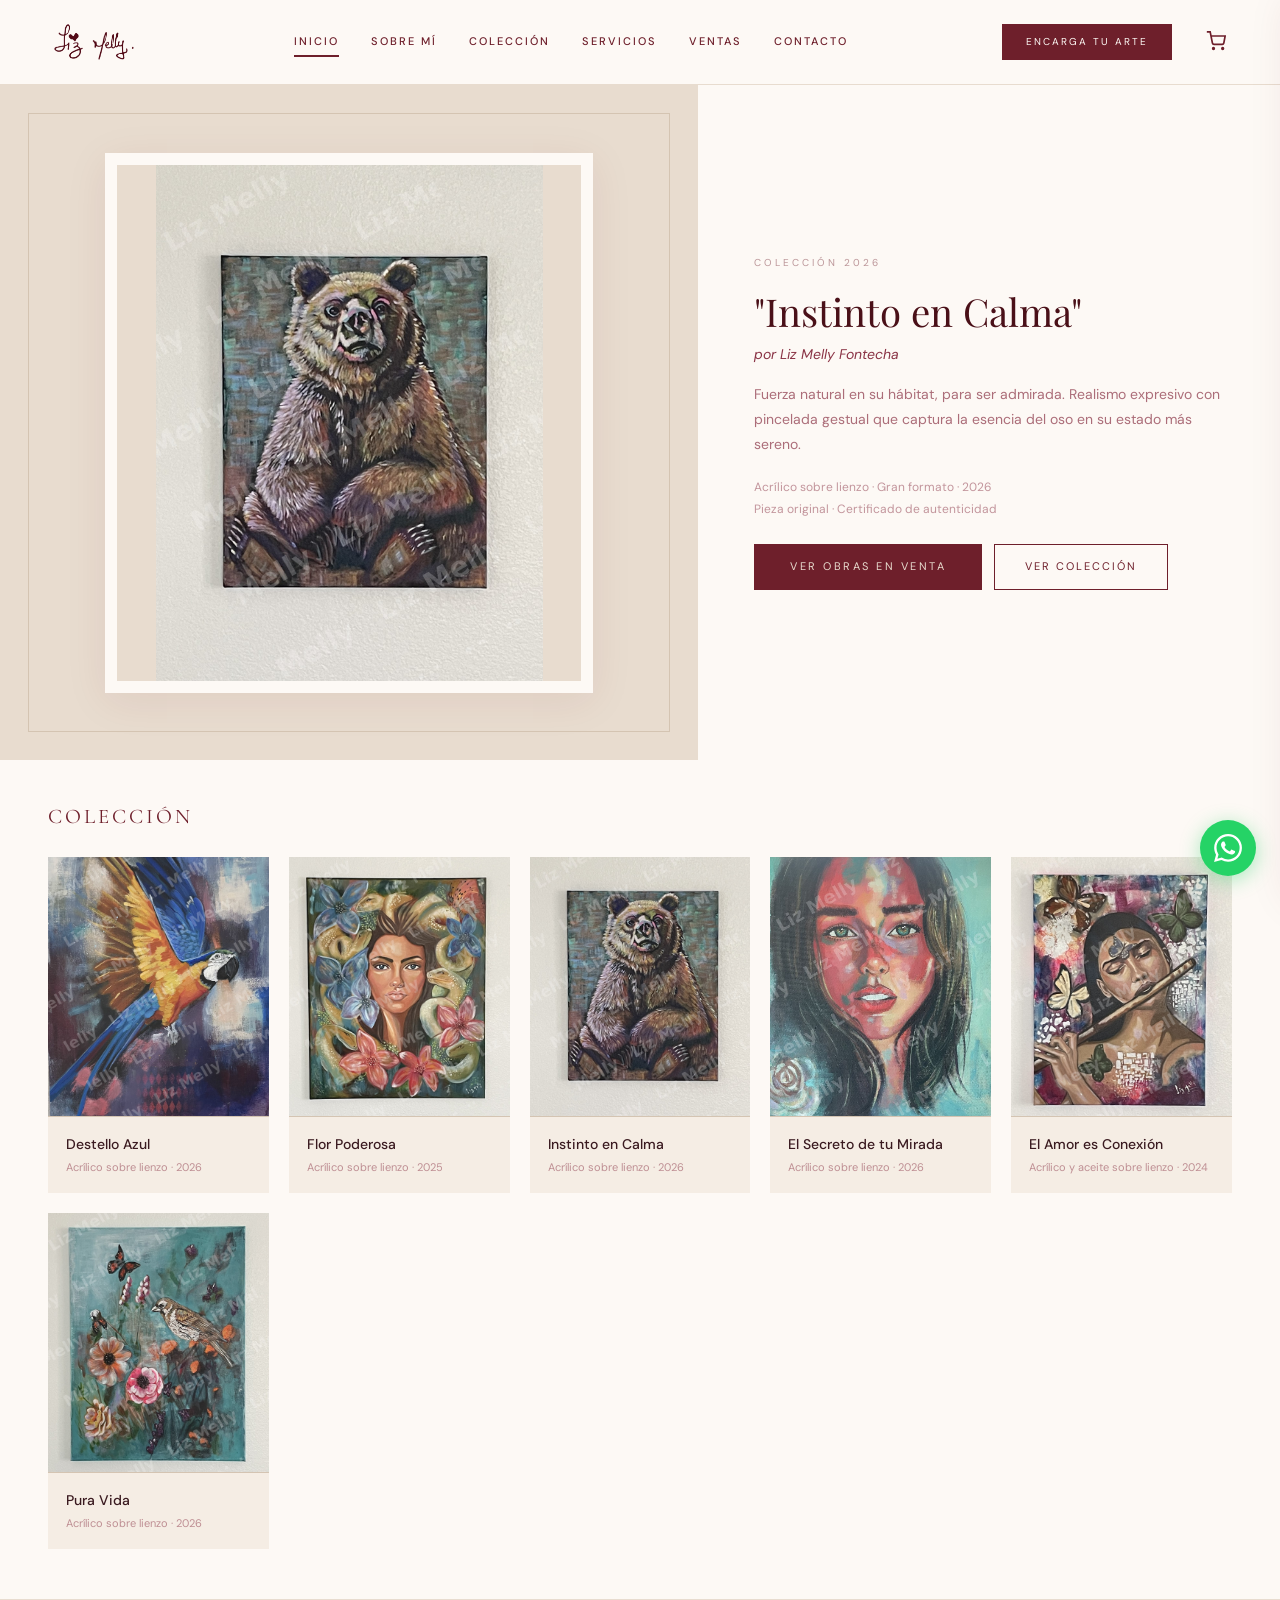
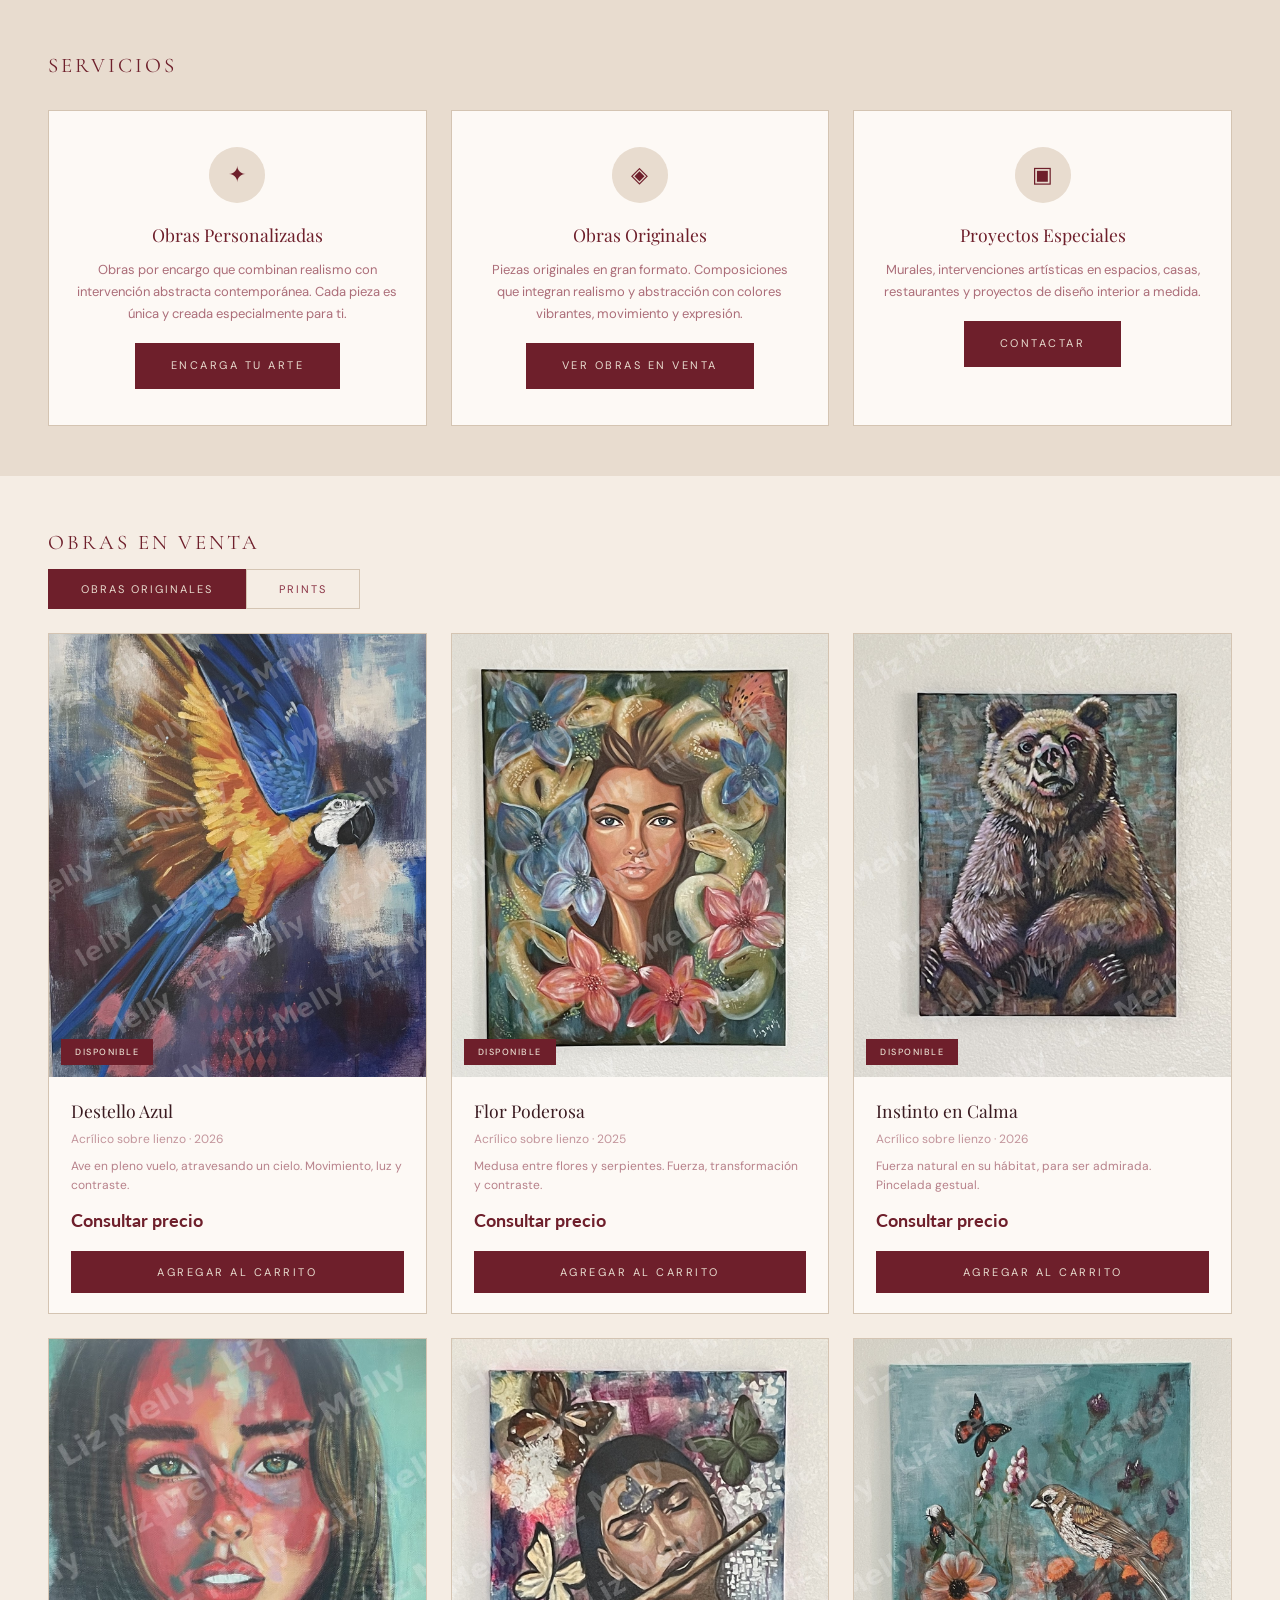
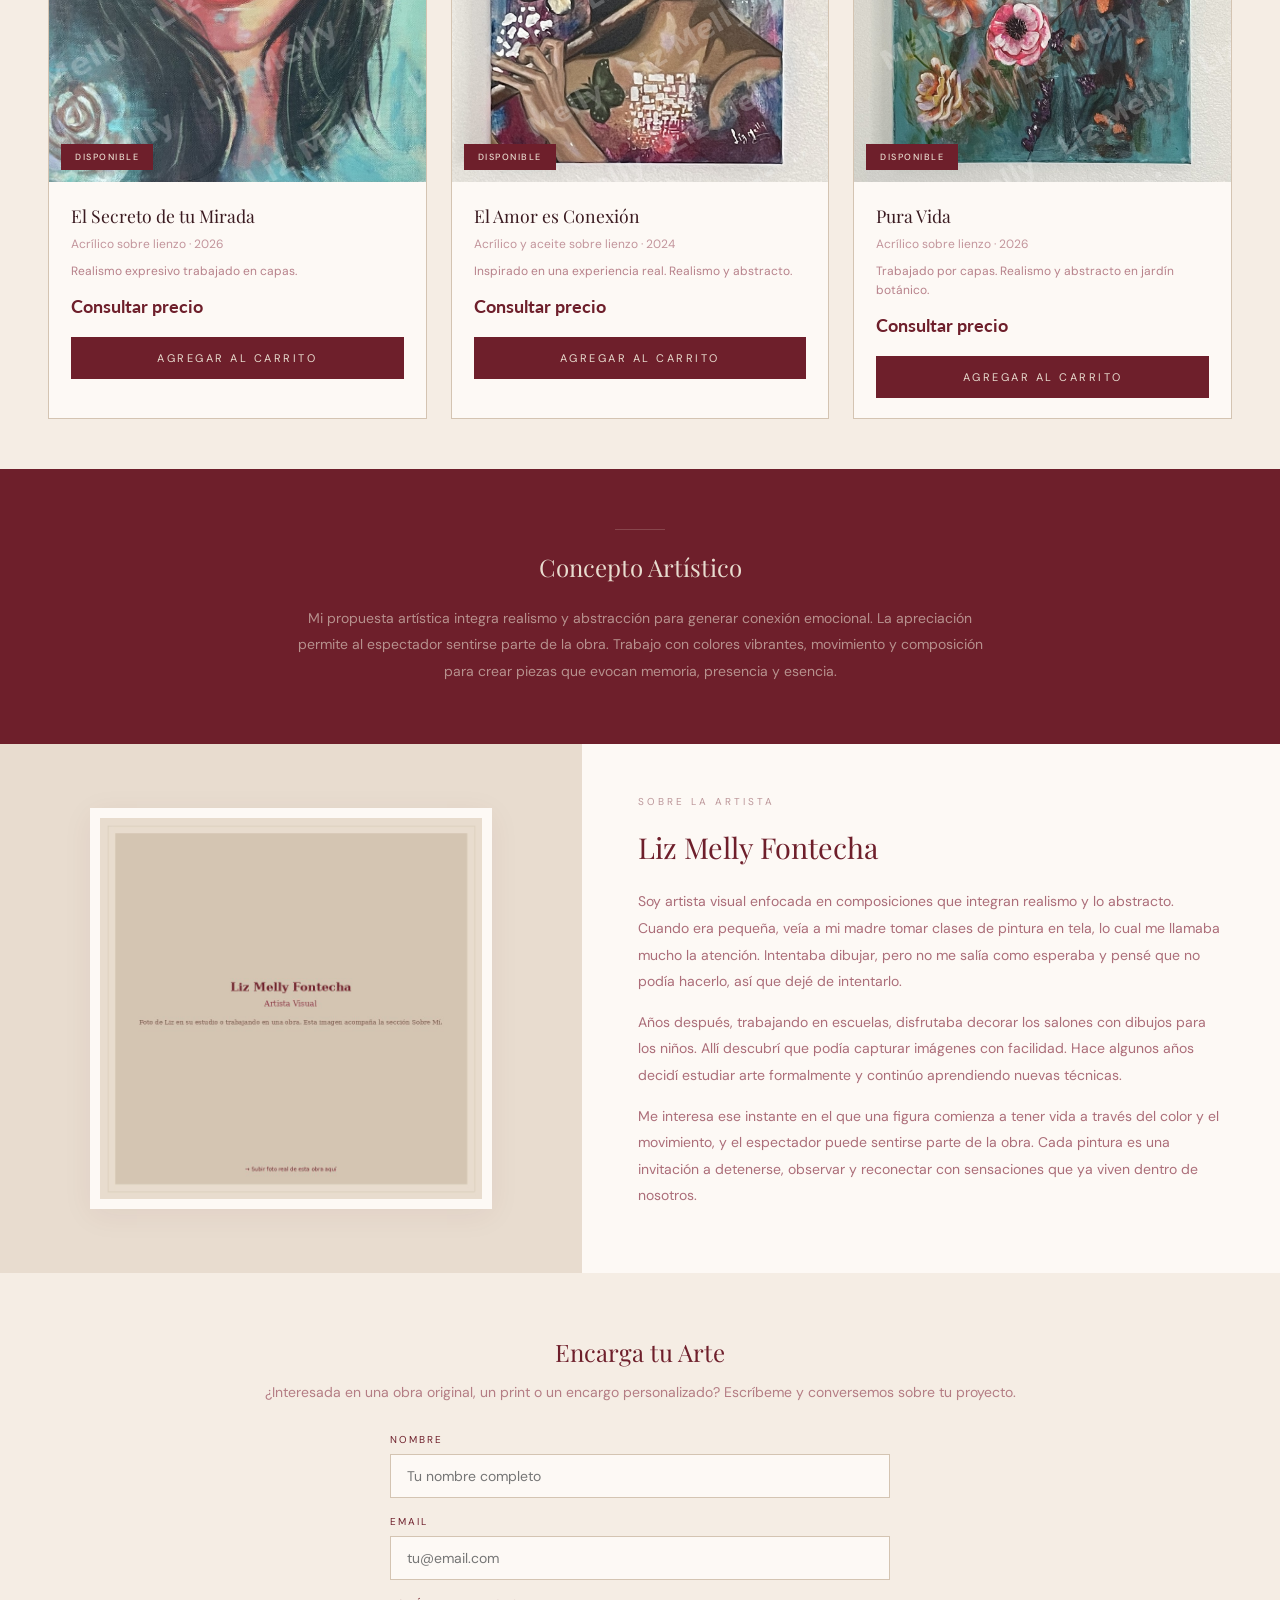
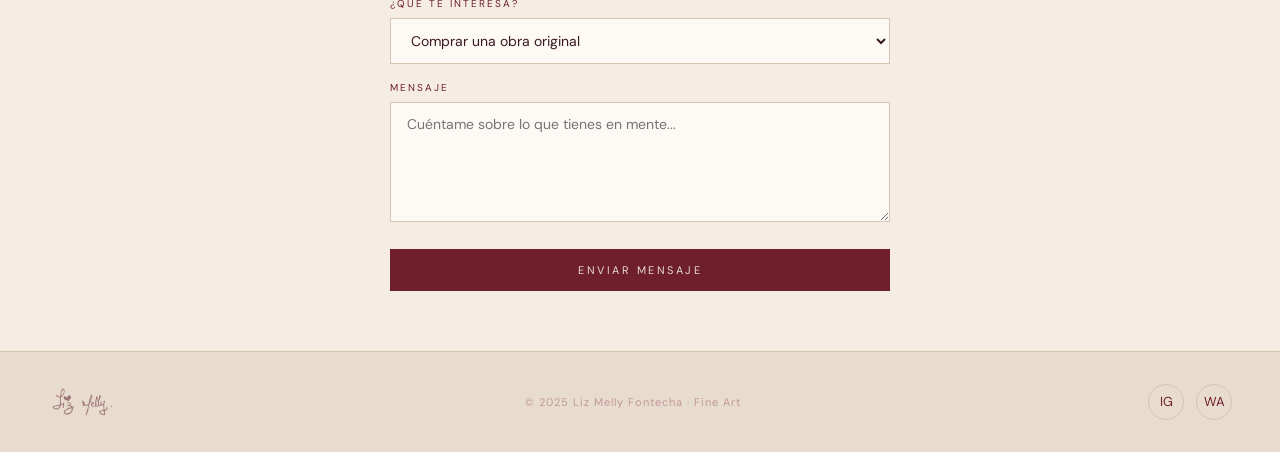
==== commit 2774d082: "Add files via upload" ====
--- a/index_1.html
+++ b/index_1.html
@@ -1074,6 +1074,10 @@
   .cart-notification { bottom: 80px; right: 16px; font-size: 12px; }
 }
 
+
+/* Image protection */
+img { -webkit-user-select: none; user-select: none; -webkit-user-drag: none; -webkit-touch-callout: none; }
+.obra-card-img img, .venta-card-img img, .hero-visual img, .lightbox-content img { pointer-events: none; }
 </style>
 </head>
 <body>
@@ -1672,6 +1676,17 @@
   observer.observe(el);
 });
 
+
+// ====== IMAGE PROTECTION ======
+document.addEventListener("contextmenu", function(e) {
+  if (e.target.tagName === "IMG") { e.preventDefault(); }
+});
+document.addEventListener("dragstart", function(e) {
+  if (e.target.tagName === "IMG") { e.preventDefault(); }
+});
+document.addEventListener("keydown", function(e) {
+  if (e.ctrlKey && (e.key === "s" || e.key === "S")) { e.preventDefault(); }
+});
 </script>
 </body>
 </html>
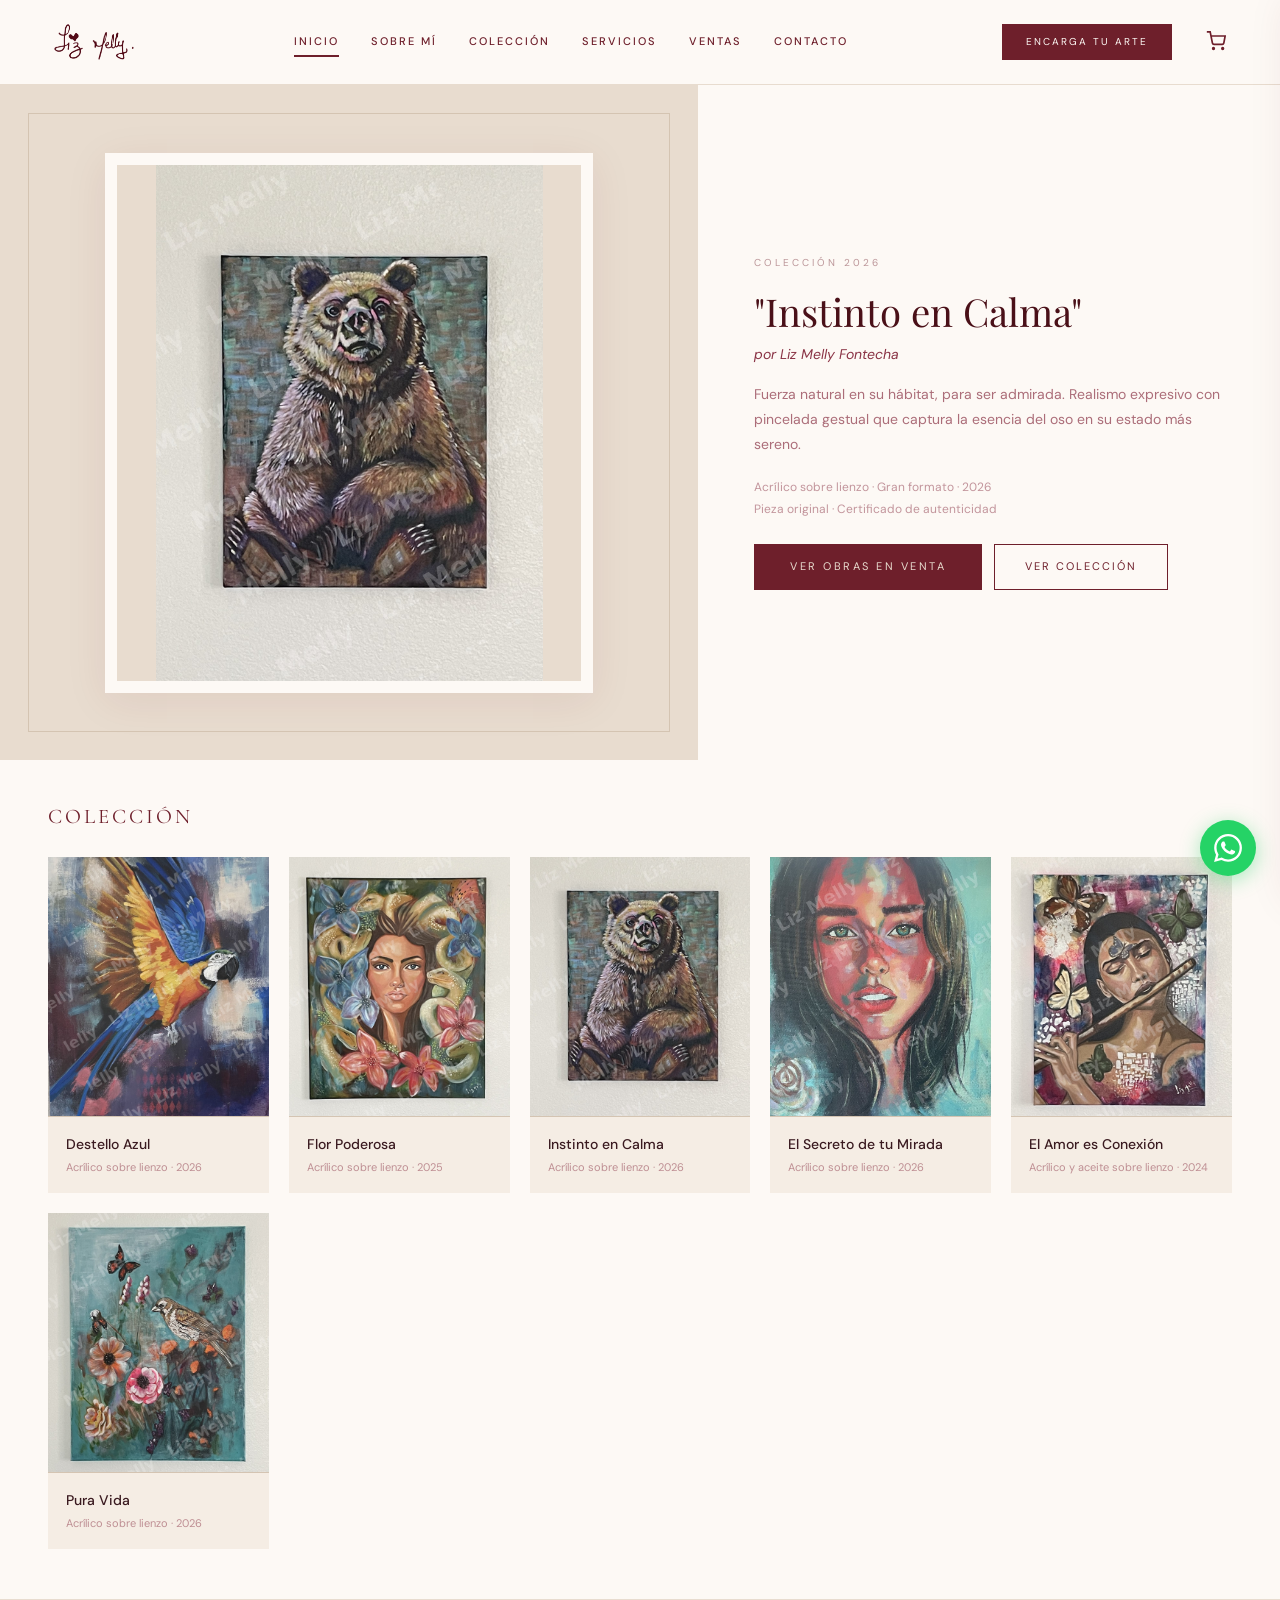
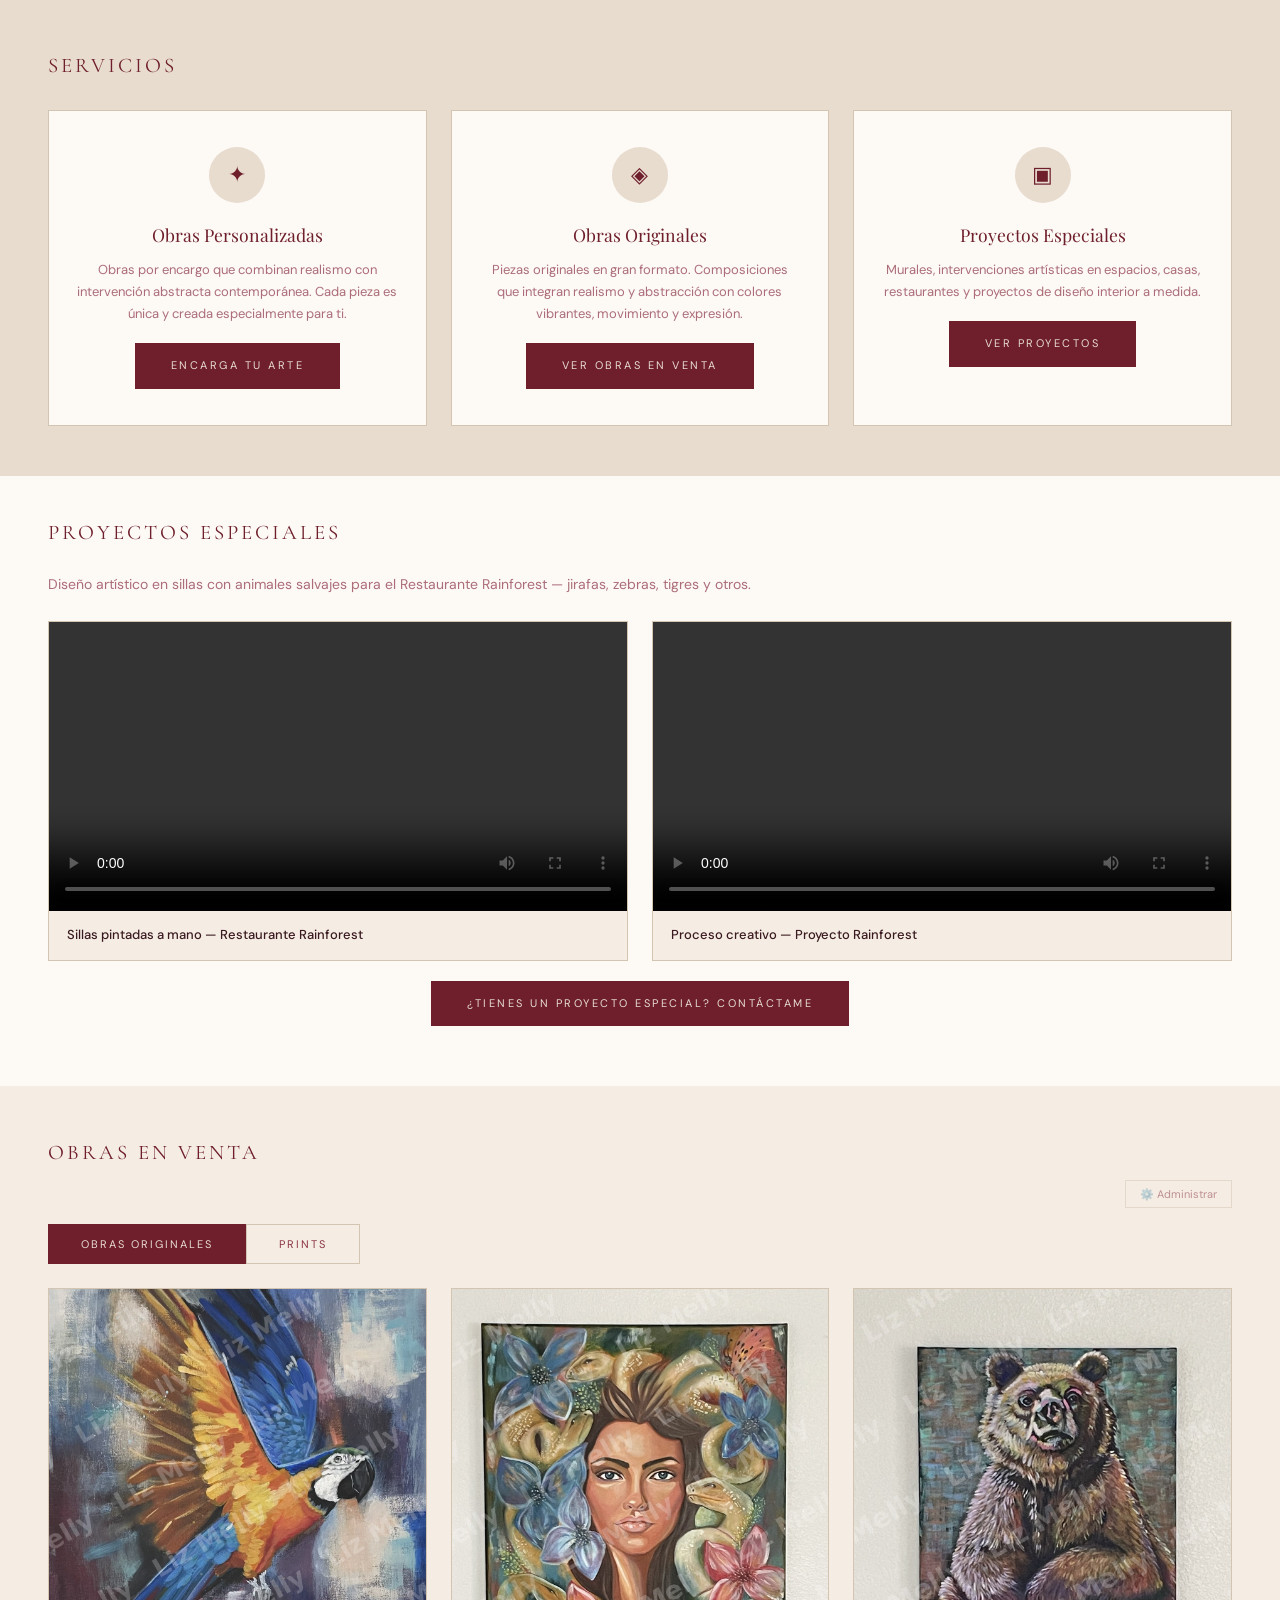
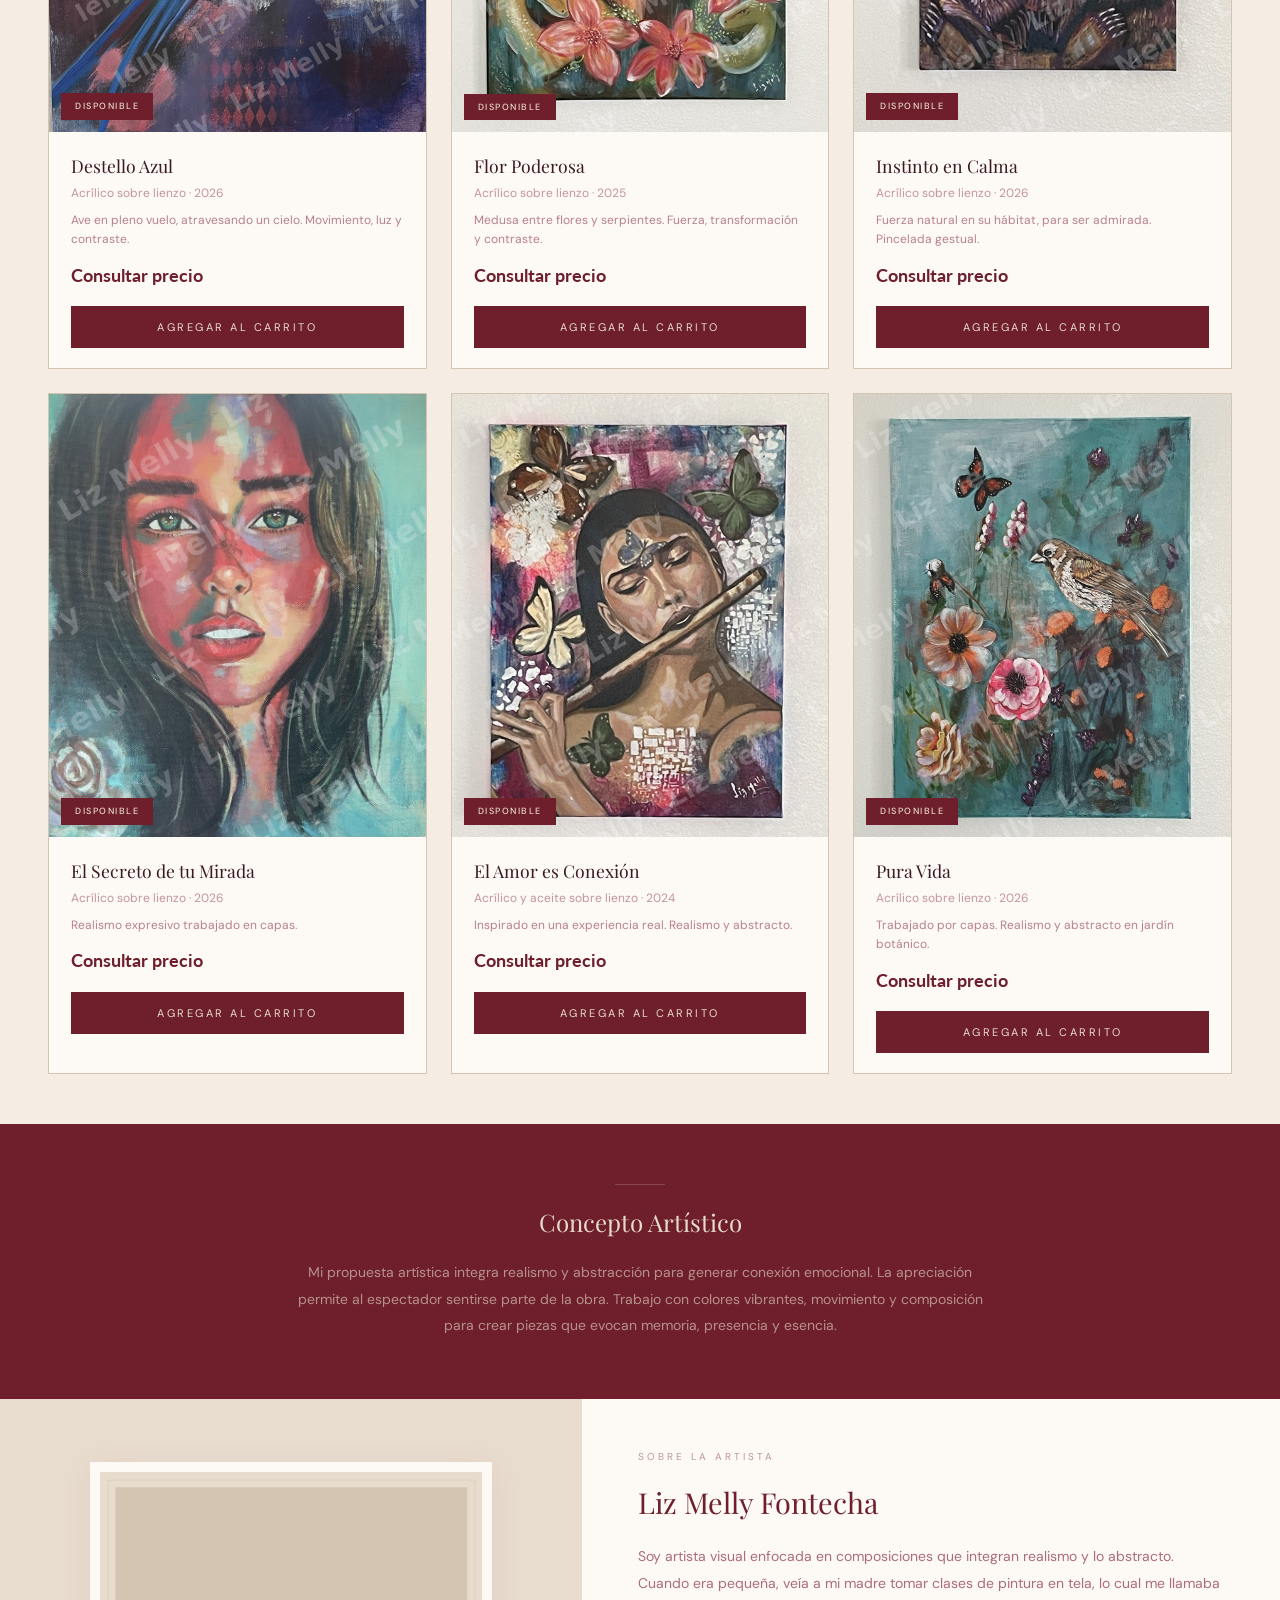
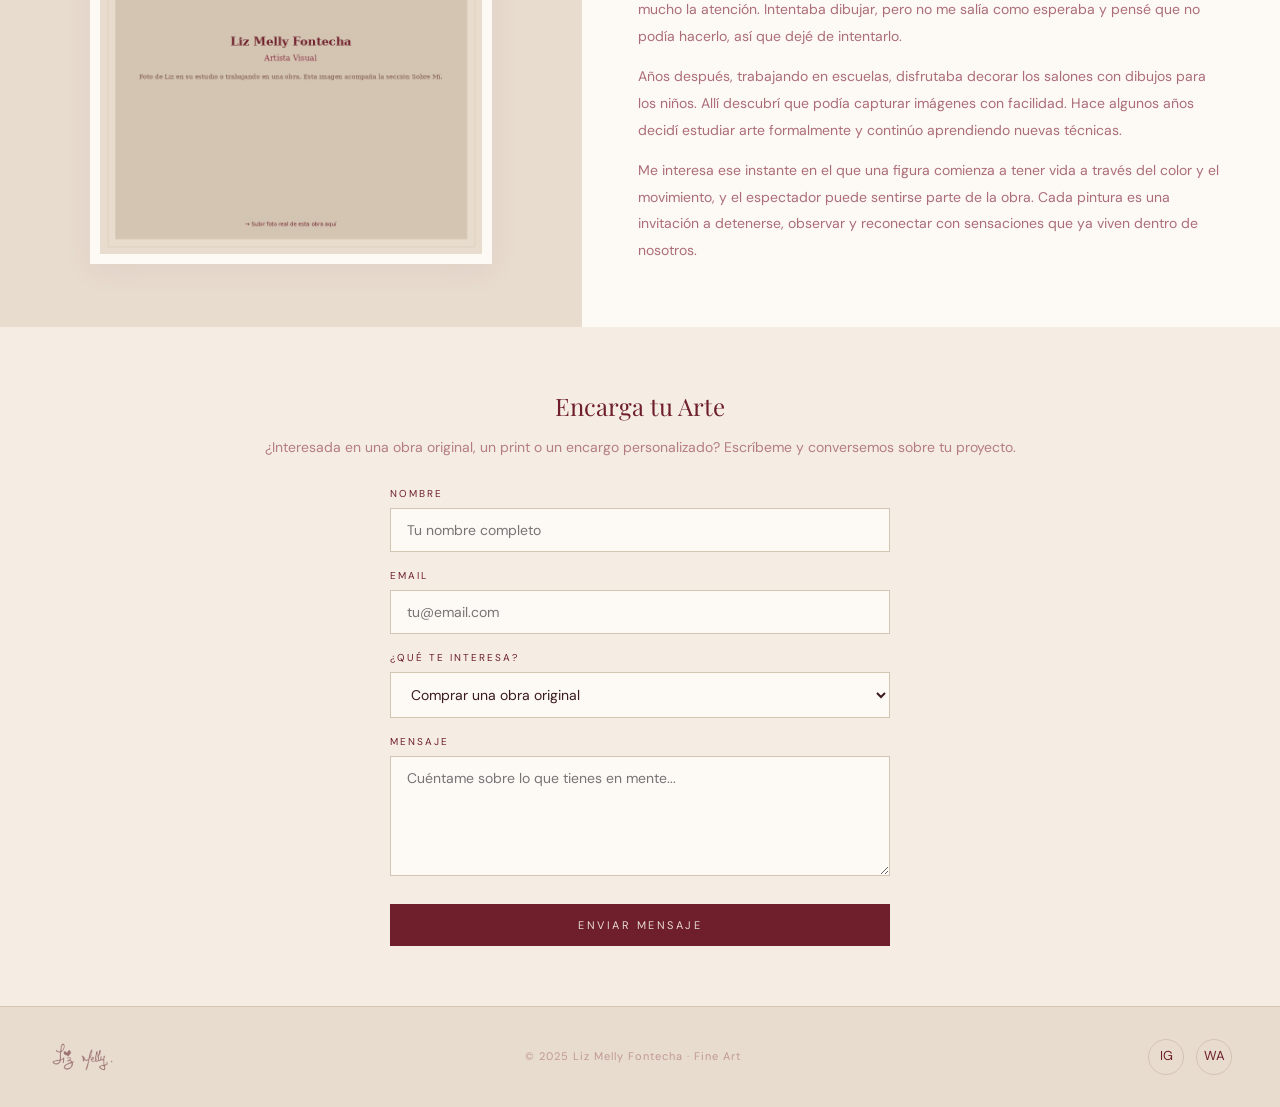
==== commit 1b0229e5: "Add files via upload" ====
--- a/index_1.html
+++ b/index_1.html
@@ -370,6 +370,171 @@
   line-height: 1.7;
   opacity: .7;
   margin-bottom: 18px;
+}
+
+/* ====== PROYECTOS ESPECIALES ====== */
+.proyectos-section {
+  background: var(--cream);
+  padding: 0 0 50px;
+}
+.proyectos-desc {
+  font-size: 14px;
+  color: var(--burg-light);
+  opacity: .7;
+  padding: 0 48px 24px;
+  line-height: 1.7;
+}
+.proyectos-grid {
+  display: grid;
+  grid-template-columns: 1fr 1fr;
+  gap: 24px;
+  padding: 0 48px;
+}
+.proyecto-video {
+  background: var(--beige-light);
+  border: 1px solid var(--beige-dark);
+  overflow: hidden;
+}
+.proyecto-video video {
+  width: 100%;
+  display: block;
+  background: #000;
+}
+.proyecto-video-title {
+  padding: 14px 18px;
+  font-size: 13px;
+  color: var(--text-dark);
+  font-weight: 500;
+}
+
+@media (max-width: 768px) {
+  .proyectos-grid {
+    grid-template-columns: 1fr;
+    padding: 0 20px;
+  }
+  .proyectos-desc { padding: 0 20px 18px; font-size: 13px; }
+}
+
+/* ====== ADMIN PANEL ====== */
+.admin-toggle-btn {
+  background: none;
+  border: 1px solid var(--beige-dark);
+  color: var(--burg-light);
+  font-size: 11px;
+  padding: 6px 14px;
+  cursor: pointer;
+  font-family: 'DM Sans', sans-serif;
+  opacity: .5;
+  transition: opacity .3s;
+}
+.admin-toggle-btn:hover { opacity: 1; }
+.admin-login {
+  display: flex;
+  gap: 10px;
+  align-items: center;
+  padding: 0 48px 20px;
+  flex-wrap: wrap;
+}
+.admin-login input {
+  padding: 10px 16px;
+  border: 1px solid var(--beige-dark);
+  background: var(--cream);
+  font-size: 14px;
+  font-family: 'DM Sans', sans-serif;
+  outline: none;
+  width: 220px;
+}
+.admin-login input:focus { border-color: var(--burg); }
+.admin-error { color: #c0392b; font-size: 12px; }
+.admin-panel {
+  margin: 0 48px 30px;
+  background: var(--cream);
+  border: 2px solid var(--burg);
+  padding: 24px;
+}
+.admin-panel-header {
+  display: flex;
+  justify-content: space-between;
+  align-items: center;
+  margin-bottom: 20px;
+}
+.admin-panel-header h3 {
+  font-family: 'Playfair Display', serif;
+  color: var(--burg);
+  font-size: 1.2rem;
+  font-weight: 400;
+}
+.admin-form { margin-bottom: 24px; }
+.admin-form-row { display: flex; gap: 16px; margin-bottom: 12px; }
+.admin-field { flex: 1; margin-bottom: 10px; }
+.admin-field label {
+  display: block;
+  font-size: 10px;
+  letter-spacing: 1.5px;
+  color: var(--burg);
+  text-transform: uppercase;
+  margin-bottom: 4px;
+}
+.admin-field input, .admin-field select {
+  width: 100%;
+  padding: 10px 14px;
+  border: 1px solid var(--beige-dark);
+  background: var(--beige-light);
+  font-size: 13px;
+  font-family: 'DM Sans', sans-serif;
+  outline: none;
+}
+.admin-field input:focus, .admin-field select:focus { border-color: var(--burg); }
+.admin-hint { font-size: 10px; color: var(--burg-light); opacity: .5; margin-top: 4px; display: block; }
+.admin-form-buttons { display: flex; gap: 10px; margin-top: 12px; }
+.admin-product-list { border-top: 1px solid var(--beige-dark); padding-top: 16px; }
+.admin-product-item {
+  display: flex;
+  align-items: center;
+  gap: 14px;
+  padding: 12px 0;
+  border-bottom: 1px solid var(--beige);
+}
+.admin-product-item img {
+  width: 60px;
+  height: 60px;
+  object-fit: cover;
+  border: 2px solid var(--beige);
+}
+.admin-product-info { flex: 1; }
+.admin-product-info strong { font-size: 13px; color: var(--text-dark); }
+.admin-product-info span { font-size: 11px; color: var(--burg-light); opacity: .6; display: block; margin-top: 2px; }
+.admin-product-price { font-size: 14px; color: var(--burg); font-weight: 700; min-width: 80px; }
+.admin-product-status {
+  font-size: 9px;
+  letter-spacing: 1px;
+  text-transform: uppercase;
+  padding: 4px 10px;
+  min-width: 80px;
+  text-align: center;
+}
+.admin-product-status.disponible { background: var(--burg); color: var(--beige); }
+.admin-product-status.vendida { background: var(--burg-dark); color: var(--beige); }
+.admin-product-status.reservada { background: var(--beige-dark); color: var(--burg); }
+.admin-product-actions { display: flex; gap: 6px; }
+.admin-product-actions button {
+  padding: 6px 12px;
+  font-size: 10px;
+  border: none;
+  cursor: pointer;
+  font-family: 'DM Sans', sans-serif;
+}
+.admin-btn-edit { background: var(--beige); color: var(--burg); }
+.admin-btn-delete { background: none; border: 1px solid #c0392b !important; color: #c0392b; }
+.admin-save-bar { margin-top: 20px; text-align: center; }
+.admin-save-all { font-size: 14px; padding: 14px 40px; }
+
+@media (max-width: 768px) {
+  .admin-login { padding: 0 20px 16px; }
+  .admin-panel { margin: 0 20px 24px; padding: 16px; }
+  .admin-form-row { flex-direction: column; gap: 0; }
+  .admin-product-item { flex-wrap: wrap; }
+  .admin-product-price { min-width: auto; }
 }
 
 /* ====== CONCEPTO ARTÍSTICO ====== */
@@ -1258,9 +1423,34 @@
         <div>
           <h3>Proyectos Especiales</h3>
           <p>Murales, intervenciones artísticas en espacios, casas, restaurantes y proyectos de diseño interior a medida.</p>
-          <a href="#contacto" class="btn">Contactar</a>
+          <a href="#proyectos-especiales" class="btn">Ver proyectos</a>
         </div>
       </div>
+    </div>
+  </section>
+
+  <!-- ====== PROYECTOS ESPECIALES ====== -->
+  <section class="proyectos-section" id="proyectos-especiales">
+    <div class="section-header">
+      <h2>Proyectos Especiales</h2>
+    </div>
+    <p class="proyectos-desc">Diseño artístico en sillas con animales salvajes para el Restaurante Rainforest — jirafas, zebras, tigres y otros.</p>
+    <div class="proyectos-grid">
+      <div class="proyecto-video">
+        <video controls playsinline preload="metadata" poster="">
+          <source src="video-rainforest-sillas.mp4" type="video/mp4">
+        </video>
+        <div class="proyecto-video-title">Sillas pintadas a mano — Restaurante Rainforest</div>
+      </div>
+      <div class="proyecto-video">
+        <video controls playsinline preload="metadata" poster="">
+          <source src="video-rainforest-proceso.mp4" type="video/mp4">
+        </video>
+        <div class="proyecto-video-title">Proceso creativo — Proyecto Rainforest</div>
+      </div>
+    </div>
+    <div style="text-align:center;padding:20px 0 10px">
+      <a href="#contacto" class="btn">¿Tienes un proyecto especial? Contáctame</a>
     </div>
   </section>
 
@@ -1269,6 +1459,75 @@
     <div class="section-header">
       <h2>Obras en Venta</h2>
     </div>
+    <div style="padding:0 48px 16px;text-align:right">
+      <button class="admin-toggle-btn" onclick="toggleAdminLogin()">⚙️ Administrar</button>
+    </div>
+
+    <!-- Admin Login -->
+    <div class="admin-login" id="adminLogin" style="display:none">
+      <input type="password" id="adminPass" placeholder="Contraseña" onkeydown="if(event.key==='Enter')loginAdmin()">
+      <button class="btn" onclick="loginAdmin()">Entrar</button>
+      <span class="admin-error" id="adminError"></span>
+    </div>
+
+    <!-- Admin Panel -->
+    <div class="admin-panel" id="adminPanel" style="display:none">
+      <div class="admin-panel-header">
+        <h3>Panel de Administración</h3>
+        <button class="btn-ghost" onclick="closeAdmin()">Cerrar panel</button>
+      </div>
+      <div class="admin-form">
+        <div class="admin-form-row">
+          <div class="admin-field">
+            <label>Nombre de la obra *</label>
+            <input type="text" id="adminNombre" placeholder="Ej: Atardecer en el Valle">
+          </div>
+          <div class="admin-field">
+            <label>Precio *</label>
+            <input type="text" id="adminPrecio" placeholder="Ej: 2500 o Consultar">
+          </div>
+        </div>
+        <div class="admin-form-row">
+          <div class="admin-field">
+            <label>Técnica</label>
+            <input type="text" id="adminTecnica" placeholder="Ej: Acrílico sobre lienzo · 2026">
+          </div>
+          <div class="admin-field">
+            <label>Tipo</label>
+            <select id="adminTipo">
+              <option value="original">Obra Original</option>
+              <option value="print">Print</option>
+            </select>
+          </div>
+        </div>
+        <div class="admin-field">
+          <label>Descripción</label>
+          <input type="text" id="adminDesc" placeholder="Descripción corta de la obra">
+        </div>
+        <div class="admin-field">
+          <label>URL de imagen *</label>
+          <input type="text" id="adminImagen" placeholder="Pega el link de la foto aquí">
+          <small class="admin-hint">Sube la foto a Instagram o Google Drive, copia el link de la imagen y pégalo aquí</small>
+        </div>
+        <div class="admin-field">
+          <label>Estado</label>
+          <select id="adminEstado">
+            <option value="disponible">Disponible</option>
+            <option value="vendida">Vendida</option>
+            <option value="reservada">Reservada</option>
+          </select>
+        </div>
+        <input type="hidden" id="adminEditId" value="">
+        <div class="admin-form-buttons">
+          <button class="btn" id="adminSaveBtn" onclick="saveProduct()">Agregar</button>
+          <button class="btn-ghost" id="adminCancelBtn" onclick="cancelEdit()" style="display:none">Cancelar</button>
+        </div>
+      </div>
+      <div class="admin-product-list" id="adminProductList"></div>
+      <div class="admin-save-bar">
+        <button class="btn admin-save-all" onclick="saveAllProducts()">💾 Guardar cambios</button>
+      </div>
+    </div>
 
     <!-- Tabs para elegir Obras Originales o Prints -->
     <div class="ventas-tabs">
@@ -1278,102 +1537,20 @@
 
     <!-- Panel: Obras Originales -->
     <div class="ventas-panel" id="panel-originales">
-    <div class="ventas-grid">
-
-      <div class="venta-card">
-        <div class="venta-card-img">
-          <img src="obra-destello-azul.jpg" alt="Destello Azul" loading="lazy">
-          <div class="venta-status disponible">Disponible</div>
-        </div>
-        <div class="venta-card-info">
-          <div class="venta-card-name">Destello Azul</div>
-          <div class="venta-card-tech">Acrílico sobre lienzo · 2026</div>
-          <div class="venta-card-desc">Ave en pleno vuelo, atravesando un cielo. Movimiento, luz y contraste.</div>
-          <div class="venta-card-price">Consultar precio</div>
-          <button class="btn venta-btn" onclick="addToCart('Destello Azul','Original','Consultar precio','obra-destello-azul.jpg')">Agregar al carrito</button>
-        </div>
-      </div>
-
-      <div class="venta-card">
-        <div class="venta-card-img">
-          <img src="obra-flor-poderosa.jpg" alt="Flor Poderosa" loading="lazy">
-          <div class="venta-status disponible">Disponible</div>
-        </div>
-        <div class="venta-card-info">
-          <div class="venta-card-name">Flor Poderosa</div>
-          <div class="venta-card-tech">Acrílico sobre lienzo · 2025</div>
-          <div class="venta-card-desc">Medusa entre flores y serpientes. Fuerza, transformación y contraste.</div>
-          <div class="venta-card-price">Consultar precio</div>
-          <button class="btn venta-btn" onclick="addToCart('Flor Poderosa','Original','Consultar precio','obra-flor-poderosa.jpg')">Agregar al carrito</button>
-        </div>
-      </div>
-
-      <div class="venta-card">
-        <div class="venta-card-img">
-          <img src="obra-instinto-en-calma.jpg" alt="Instinto en Calma" loading="lazy">
-          <div class="venta-status disponible">Disponible</div>
-        </div>
-        <div class="venta-card-info">
-          <div class="venta-card-name">Instinto en Calma</div>
-          <div class="venta-card-tech">Acrílico sobre lienzo · 2026</div>
-          <div class="venta-card-desc">Fuerza natural en su hábitat, para ser admirada. Pincelada gestual.</div>
-          <div class="venta-card-price">Consultar precio</div>
-          <button class="btn venta-btn" onclick="addToCart('Instinto en Calma','Original','Consultar precio','obra-instinto-en-calma.jpg')">Agregar al carrito</button>
-        </div>
-      </div>
-
-      <div class="venta-card">
-        <div class="venta-card-img">
-          <img src="obra-secreto-mirada.jpg" alt="El Secreto de tu Mirada" loading="lazy">
-          <div class="venta-status disponible">Disponible</div>
-        </div>
-        <div class="venta-card-info">
-          <div class="venta-card-name">El Secreto de tu Mirada</div>
-          <div class="venta-card-tech">Acrílico sobre lienzo · 2026</div>
-          <div class="venta-card-desc">Realismo expresivo trabajado en capas.</div>
-          <div class="venta-card-price">Consultar precio</div>
-          <button class="btn venta-btn" onclick="addToCart('El Secreto de tu Mirada','Original','Consultar precio','obra-secreto-mirada.jpg')">Agregar al carrito</button>
-        </div>
-      </div>
-
-      <div class="venta-card">
-        <div class="venta-card-img">
-          <img src="obra-amor-conexion.jpg" alt="El Amor es Conexión" loading="lazy">
-          <div class="venta-status disponible">Disponible</div>
-        </div>
-        <div class="venta-card-info">
-          <div class="venta-card-name">El Amor es Conexión</div>
-          <div class="venta-card-tech">Acrílico y aceite sobre lienzo · 2024</div>
-          <div class="venta-card-desc">Inspirado en una experiencia real. Realismo y abstracto.</div>
-          <div class="venta-card-price">Consultar precio</div>
-          <button class="btn venta-btn" onclick="addToCart('El Amor es Conexión','Original','Consultar precio','obra-amor-conexion.jpg')">Agregar al carrito</button>
-        </div>
-      </div>
-
-      <div class="venta-card">
-        <div class="venta-card-img">
-          <img src="obra-pura-vida.jpg" alt="Pura Vida" loading="lazy">
-          <div class="venta-status disponible">Disponible</div>
-        </div>
-        <div class="venta-card-info">
-          <div class="venta-card-name">Pura Vida</div>
-          <div class="venta-card-tech">Acrílico sobre lienzo · 2026</div>
-          <div class="venta-card-desc">Trabajado por capas. Realismo y abstracto en jardín botánico.</div>
-          <div class="venta-card-price">Consultar precio</div>
-          <button class="btn venta-btn" onclick="addToCart('Pura Vida','Original','Consultar precio','obra-pura-vida.jpg')">Agregar al carrito</button>
-        </div>
-      </div>
-
-    </div>
-
+      <div class="ventas-grid" id="grid-originales">
+        <!-- Se llena dinámicamente desde localStorage o datos por defecto -->
+      </div>
     </div>
 
     <!-- Panel: Prints -->
     <div class="ventas-panel" id="panel-prints" style="display:none">
-    <div class="prints-empty">
-      <p>Próximamente — Reproducciones de alta calidad de las obras de Liz Melly estarán disponibles aquí.</p>
-      <a href="#contacto" class="btn-ghost">Avísame cuando estén disponibles</a>
-    </div>
+      <div class="ventas-grid" id="grid-prints">
+        <!-- Se llena dinámicamente -->
+      </div>
+      <div class="prints-empty" id="prints-empty">
+        <p>Próximamente — Reproducciones de alta calidad de las obras de Liz Melly estarán disponibles aquí.</p>
+        <a href="#contacto" class="btn-ghost">Avísame cuando estén disponibles</a>
+      </div>
     </div>
 
   </section>
@@ -1546,6 +1723,193 @@
 // ====== LIGHTBOX ======
 let currentLightboxObra = null;
 
+// ====== DEFAULT PRODUCTS ======
+const DEFAULT_PRODUCTS = [
+  {id:1, nombre:'Destello Azul', precio:'Consultar precio', tecnica:'Acrílico sobre lienzo · 2026', desc:'Ave en pleno vuelo, atravesando un cielo. Movimiento, luz y contraste.', imagen:'obra-destello-azul.jpg', tipo:'original', estado:'disponible'},
+  {id:2, nombre:'Flor Poderosa', precio:'Consultar precio', tecnica:'Acrílico sobre lienzo · 2025', desc:'Medusa entre flores y serpientes. Fuerza, transformación y contraste.', imagen:'obra-flor-poderosa.jpg', tipo:'original', estado:'disponible'},
+  {id:3, nombre:'Instinto en Calma', precio:'Consultar precio', tecnica:'Acrílico sobre lienzo · 2026', desc:'Fuerza natural en su hábitat, para ser admirada. Pincelada gestual.', imagen:'obra-instinto-en-calma.jpg', tipo:'original', estado:'disponible'},
+  {id:4, nombre:'El Secreto de tu Mirada', precio:'Consultar precio', tecnica:'Acrílico sobre lienzo · 2026', desc:'Realismo expresivo trabajado en capas.', imagen:'obra-secreto-mirada.jpg', tipo:'original', estado:'disponible'},
+  {id:5, nombre:'El Amor es Conexión', precio:'Consultar precio', tecnica:'Acrílico y aceite sobre lienzo · 2024', desc:'Inspirado en una experiencia real. Realismo y abstracto.', imagen:'obra-amor-conexion.jpg', tipo:'original', estado:'disponible'},
+  {id:6, nombre:'Pura Vida', precio:'Consultar precio', tecnica:'Acrílico sobre lienzo · 2026', desc:'Trabajado por capas. Realismo y abstracto en jardín botánico.', imagen:'obra-pura-vida.jpg', tipo:'original', estado:'disponible'}
+];
+
+const ADMIN_PASSWORD = 'lizmelly2025';
+let products = [];
+let isAdmin = false;
+
+// Load products from localStorage or defaults
+function loadProducts() {
+  const saved = localStorage.getItem('lizmelly_products');
+  if (saved) {
+    products = JSON.parse(saved);
+  } else {
+    products = JSON.parse(JSON.stringify(DEFAULT_PRODUCTS));
+    localStorage.setItem('lizmelly_products', JSON.stringify(products));
+  }
+  renderProducts();
+}
+
+// Render products to the grids
+function renderProducts() {
+  const gridOrig = document.getElementById('grid-originales');
+  const gridPrints = document.getElementById('grid-prints');
+  const printsEmpty = document.getElementById('prints-empty');
+
+  const originales = products.filter(p => p.tipo === 'original');
+  const prints = products.filter(p => p.tipo === 'print');
+
+  gridOrig.innerHTML = originales.map(p => renderProductCard(p)).join('');
+  gridPrints.innerHTML = prints.map(p => renderProductCard(p)).join('');
+
+  if (prints.length > 0) {
+    printsEmpty.style.display = 'none';
+  } else {
+    printsEmpty.style.display = 'block';
+  }
+}
+
+function renderProductCard(p) {
+  const statusClass = p.estado || 'disponible';
+  const statusText = p.estado === 'vendida' ? 'Vendida' : p.estado === 'reservada' ? 'Reservada' : 'Disponible';
+  const isAvailable = p.estado === 'disponible';
+  const priceText = p.precio && p.precio !== 'Consultar precio' ? '$' + p.precio : 'Consultar precio';
+  const imgError = "this.style.display='none';this.parentElement.style.background='var(--beige-dark)'";
+
+  return '<div class="venta-card">' +
+    '<div class="venta-card-img">' +
+      '<img src="' + p.imagen + '" alt="' + p.nombre + '" loading="lazy" onerror="' + imgError + '">' +
+      '<div class="venta-status ' + statusClass + '">' + statusText + '</div>' +
+    '</div>' +
+    '<div class="venta-card-info">' +
+      '<div class="venta-card-name">' + p.nombre + '</div>' +
+      '<div class="venta-card-tech">' + (p.tecnica || '') + '</div>' +
+      '<div class="venta-card-desc">' + (p.desc || '') + '</div>' +
+      '<div class="venta-card-price">' + priceText + '</div>' +
+      (isAvailable ? '<button class="btn venta-btn" onclick="addToCart(\'' + p.nombre.replace(/'/g, "\\'") + '\',\'' + p.tipo + '\',\'' + priceText + '\',\'' + p.imagen + '\')">Agregar al carrito</button>' : '<div style="text-align:center;font-size:11px;color:var(--burg-light);opacity:.5;padding:8px;text-transform:uppercase;letter-spacing:1.5px">' + statusText + '</div>') +
+    '</div>' +
+  '</div>';
+}
+
+// ====== ADMIN FUNCTIONS ======
+function toggleAdminLogin() {
+  const login = document.getElementById('adminLogin');
+  login.style.display = login.style.display === 'none' ? 'flex' : 'none';
+}
+
+function loginAdmin() {
+  const pass = document.getElementById('adminPass').value;
+  if (pass === ADMIN_PASSWORD) {
+    isAdmin = true;
+    document.getElementById('adminLogin').style.display = 'none';
+    document.getElementById('adminPanel').style.display = 'block';
+    renderAdminList();
+  } else {
+    document.getElementById('adminError').textContent = 'Contraseña incorrecta';
+  }
+}
+
+function closeAdmin() {
+  isAdmin = false;
+  document.getElementById('adminPanel').style.display = 'none';
+  document.getElementById('adminPass').value = '';
+}
+
+function renderAdminList() {
+  const list = document.getElementById('adminProductList');
+  list.innerHTML = products.map(p => {
+    const priceText = p.precio && p.precio !== 'Consultar precio' ? '$' + p.precio : 'Consultar';
+    return '<div class="admin-product-item">' +
+      '<img src="' + p.imagen + '" alt="' + p.nombre + '" onerror="this.style.background=\'var(--beige-dark)\'">' +
+      '<div class="admin-product-info"><strong>' + p.nombre + '</strong><span>' + (p.tecnica || '') + ' · ' + p.tipo + '</span></div>' +
+      '<div class="admin-product-price">' + priceText + '</div>' +
+      '<div class="admin-product-status ' + p.estado + '">' + p.estado + '</div>' +
+      '<div class="admin-product-actions">' +
+        '<button class="admin-btn-edit" onclick="editProduct(' + p.id + ')">✏️ Editar</button>' +
+        '<button class="admin-btn-delete" onclick="deleteProduct(' + p.id + ')">🗑</button>' +
+      '</div>' +
+    '</div>';
+  }).join('');
+}
+
+function saveProduct() {
+  const nombre = document.getElementById('adminNombre').value.trim();
+  const precio = document.getElementById('adminPrecio').value.trim();
+  const tecnica = document.getElementById('adminTecnica').value.trim();
+  const tipo = document.getElementById('adminTipo').value;
+  const desc = document.getElementById('adminDesc').value.trim();
+  const imagen = document.getElementById('adminImagen').value.trim();
+  const estado = document.getElementById('adminEstado').value;
+  const editId = document.getElementById('adminEditId').value;
+
+  if (!nombre || !imagen) {
+    alert('Nombre e imagen son obligatorios');
+    return;
+  }
+
+  if (editId) {
+    const idx = products.findIndex(p => p.id == editId);
+    if (idx >= 0) {
+      products[idx] = { ...products[idx], nombre, precio: precio || 'Consultar precio', tecnica, tipo, desc, imagen, estado };
+    }
+    document.getElementById('adminEditId').value = '';
+    document.getElementById('adminSaveBtn').textContent = 'Agregar';
+    document.getElementById('adminCancelBtn').style.display = 'none';
+  } else {
+    const maxId = products.length > 0 ? Math.max(...products.map(p => p.id)) : 0;
+    products.push({ id: maxId + 1, nombre, precio: precio || 'Consultar precio', tecnica, tipo, desc, imagen, estado });
+  }
+
+  clearAdminForm();
+  renderAdminList();
+  renderProducts();
+}
+
+function editProduct(id) {
+  const p = products.find(pr => pr.id === id);
+  if (!p) return;
+  document.getElementById('adminNombre').value = p.nombre;
+  document.getElementById('adminPrecio').value = p.precio === 'Consultar precio' ? '' : p.precio;
+  document.getElementById('adminTecnica').value = p.tecnica || '';
+  document.getElementById('adminTipo').value = p.tipo;
+  document.getElementById('adminDesc').value = p.desc || '';
+  document.getElementById('adminImagen').value = p.imagen;
+  document.getElementById('adminEstado').value = p.estado;
+  document.getElementById('adminEditId').value = id;
+  document.getElementById('adminSaveBtn').textContent = 'Actualizar';
+  document.getElementById('adminCancelBtn').style.display = 'inline-block';
+  document.getElementById('adminPanel').scrollIntoView({ behavior: 'smooth' });
+}
+
+function cancelEdit() {
+  document.getElementById('adminEditId').value = '';
+  document.getElementById('adminSaveBtn').textContent = 'Agregar';
+  document.getElementById('adminCancelBtn').style.display = 'none';
+  clearAdminForm();
+}
+
+function deleteProduct(id) {
+  if (!confirm('¿Eliminar esta obra?')) return;
+  products = products.filter(p => p.id !== id);
+  renderAdminList();
+  renderProducts();
+}
+
+function clearAdminForm() {
+  document.getElementById('adminNombre').value = '';
+  document.getElementById('adminPrecio').value = '';
+  document.getElementById('adminTecnica').value = '';
+  document.getElementById('adminDesc').value = '';
+  document.getElementById('adminImagen').value = '';
+  document.getElementById('adminEstado').value = 'disponible';
+  document.getElementById('adminTipo').value = 'original';
+}
+
+function saveAllProducts() {
+  localStorage.setItem('lizmelly_products', JSON.stringify(products));
+  alert('¡Cambios guardados! Los clientes verán los productos actualizados.');
+  renderProducts();
+}
+
 // ====== VENTAS TABS ======
 function switchTab(tab) {
   document.querySelectorAll('.ventas-panel').forEach(p => p.style.display = 'none');
@@ -1677,6 +2041,9 @@
 });
 
 
+// ====== LOAD PRODUCTS ON PAGE LOAD ======
+loadProducts();
+
 // ====== IMAGE PROTECTION ======
 document.addEventListener("contextmenu", function(e) {
   if (e.target.tagName === "IMG") { e.preventDefault(); }
